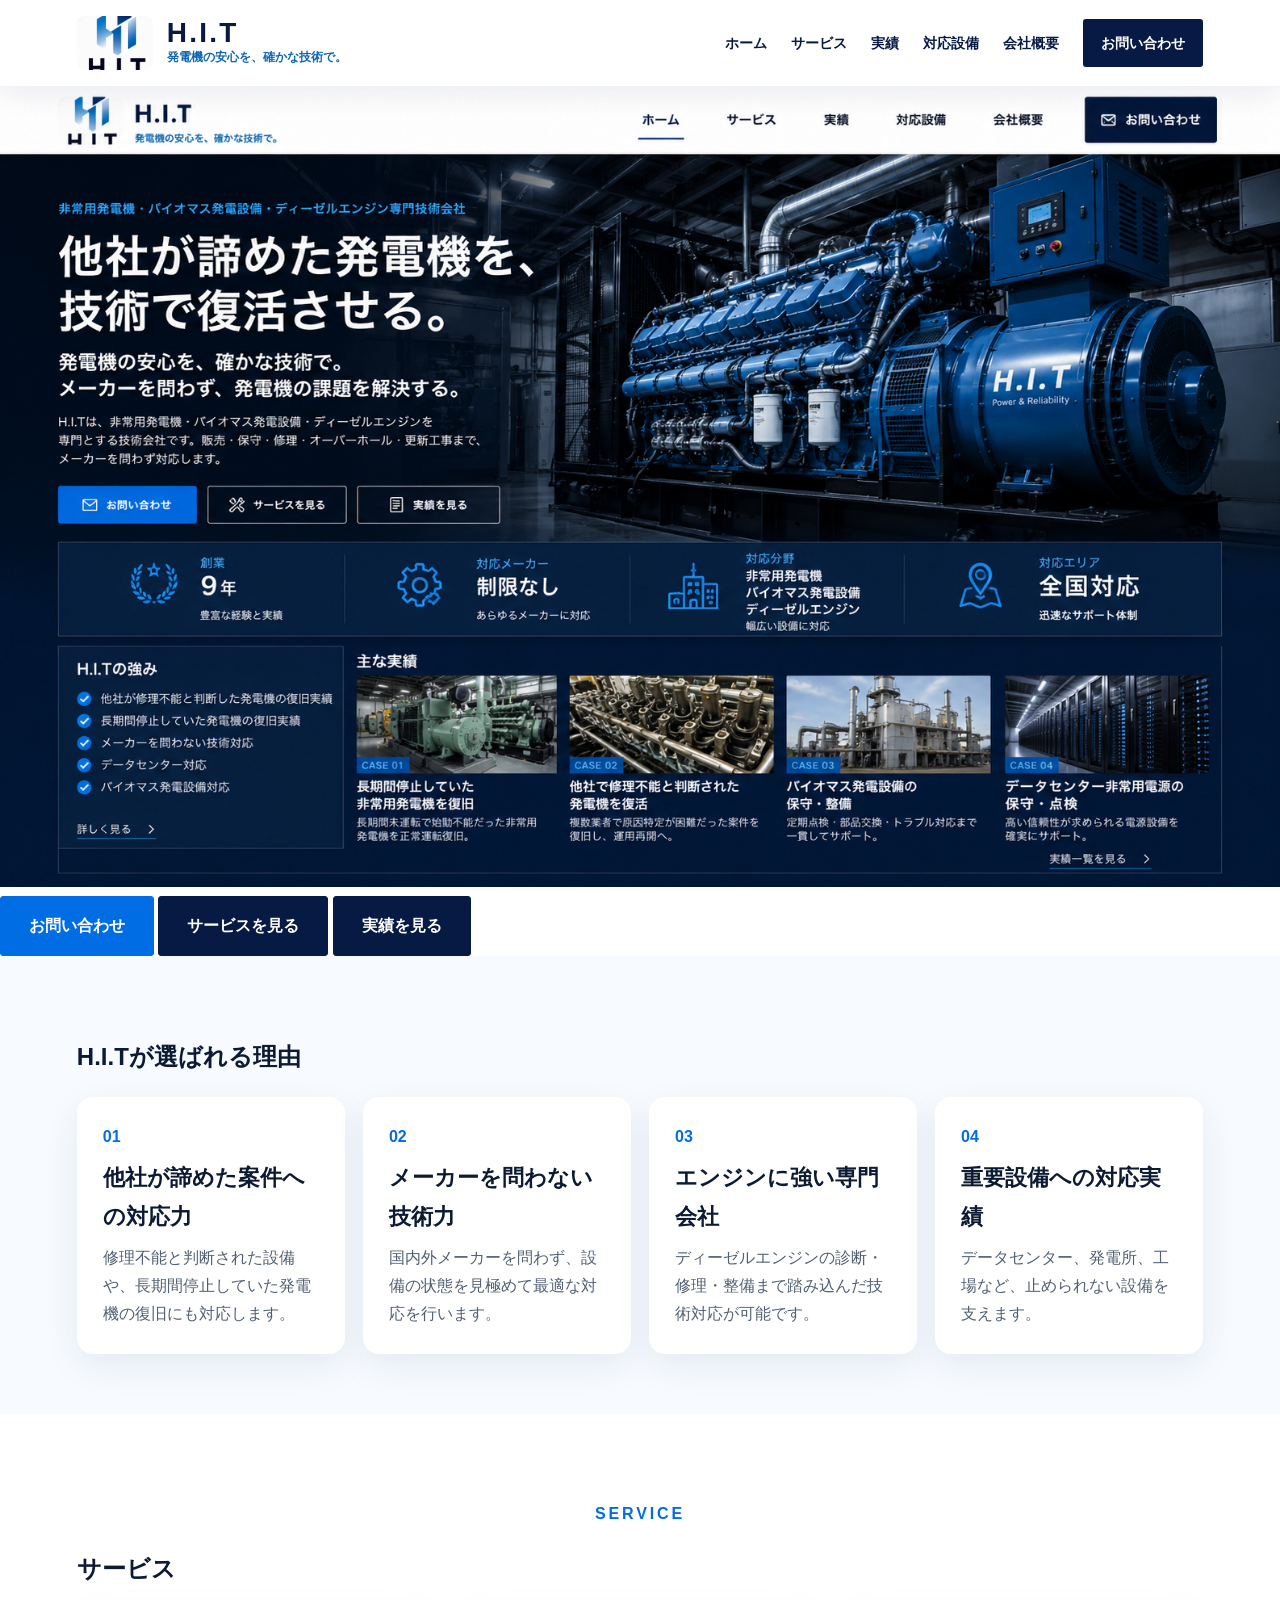
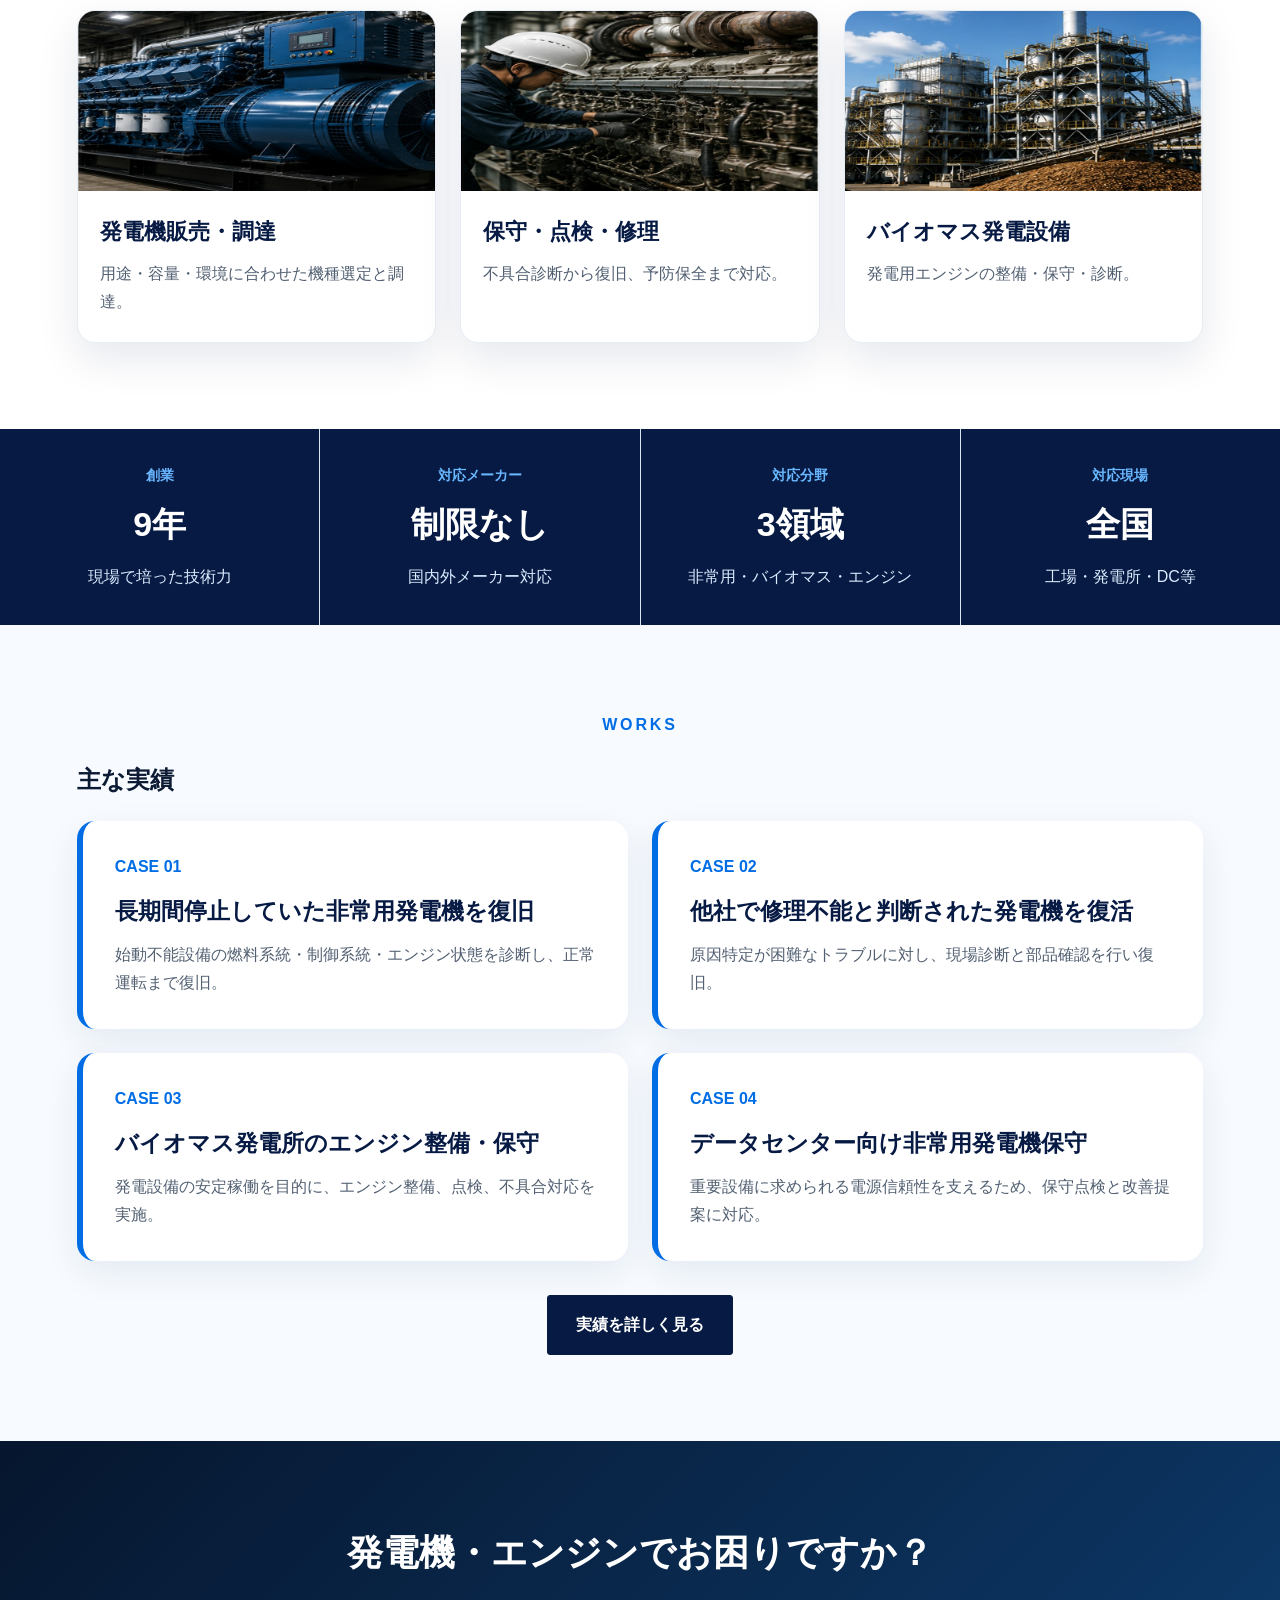
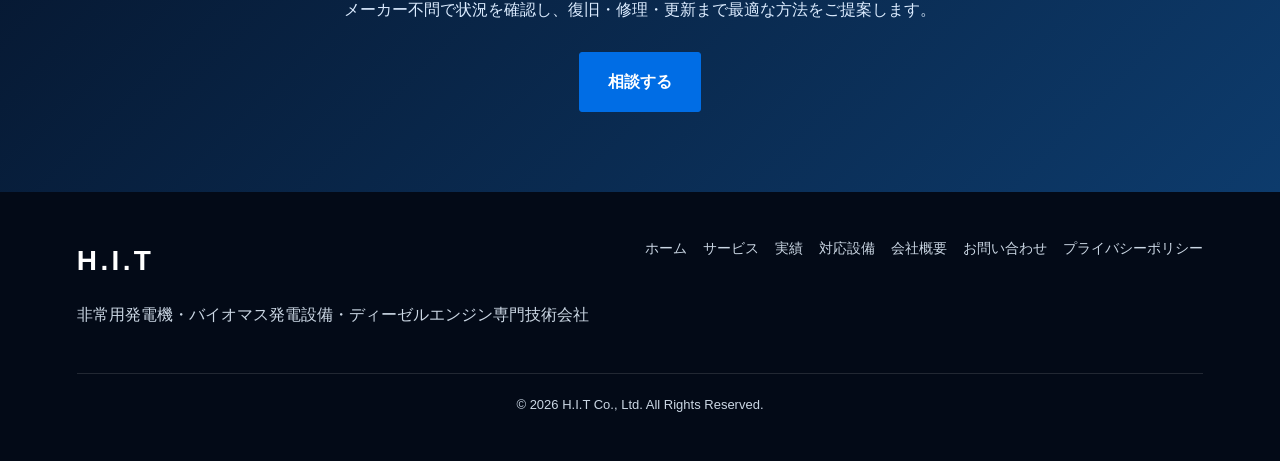
==== index.html @ 94b4941c "Update index.html" ====
<!doctype html>
<html lang="ja">
<head>
  <meta charset="utf-8">
  <meta name="viewport" content="width=device-width, initial-scale=1">
  <title>株式会社H.I.T｜非常用発電機・バイオマス発電設備・ディーゼルエンジン専門技術会社</title>
  <meta name="description" content="株式会社H.I.Tは、メーカーを問わず非常用発電機・バイオマス発電設備・ディーゼルエンジンに対応する専門技術会社です。">
  <meta property="og:title" content="株式会社H.I.T｜非常用発電機・バイオマス発電設備・ディーゼルエンジン専門技術会社">
  <meta property="og:description" content="株式会社H.I.Tは、メーカーを問わず非常用発電機・バイオマス発電設備・ディーゼルエンジンに対応する専門技術会社です。">
  <meta property="og:type" content="website">
  <meta property="og:url" content="https://hit-tech.jp">
  <link rel="stylesheet" href="style.css">
  
</head>
<body>

<header class="site-header">
  <a class="brand" href="index.html">
    <img src="assets/hit-logo.jpeg" alt="H.I.T ロゴ">
    <div>
      <strong>H.I.T</strong>
      <span>発電機の安心を、確かな技術で。</span>
    </div>
  </a>
  
<nav class="nav">
  <a href="index.html">ホーム</a>
  <a href="service.html">サービス</a>
  <a href="works.html">実績</a>
  <a href="equipment.html">対応設備</a>
  <a href="company.html">会社概要</a>
  <a class="nav-cta" href="contact.html">お問い合わせ</a>
</nav>

</header>


<main>
 <section class="hero-image-only">
  <img src="assets/hero-generator.png" alt="大型ディーゼル発電機">
</section>

<section class="top-buttons">
  <a class="btn primary" href="contact.html">お問い合わせ</a>
  <a class="btn dark" href="service.html">サービスを見る</a>
  <a class="btn dark" href="works.html">実績を見る</a>
</section>

  <section class="reasons">
    <h2>H.I.Tが選ばれる理由</h2>
    <div class="reason-grid">
      <article><span>01</span><h3>他社が諦めた案件への対応力</h3><p>修理不能と判断された設備や、長期間停止していた発電機の復旧にも対応します。</p></article>
      <article><span>02</span><h3>メーカーを問わない技術力</h3><p>国内外メーカーを問わず、設備の状態を見極めて最適な対応を行います。</p></article>
      <article><span>03</span><h3>エンジンに強い専門会社</h3><p>ディーゼルエンジンの診断・修理・整備まで踏み込んだ技術対応が可能です。</p></article>
      <article><span>04</span><h3>重要設備への対応実績</h3><p>データセンター、発電所、工場など、止められない設備を支えます。</p></article>
    </div>
  </section>

  <section class="section">
    <div class="section-title"><p>SERVICE</p><h2>サービス</h2></div>
    <div class="service-grid">
      <a class="card" href="service.html#sales"><img src="assets/service-generator.jpg" alt=""><h3>発電機販売・調達</h3><p>用途・容量・環境に合わせた機種選定と調達。</p></a>
      <a class="card" href="service.html#maintenance"><img src="assets/service-engine.jpg" alt=""><h3>保守・点検・修理</h3><p>不具合診断から復旧、予防保全まで対応。</p></a>
      <a class="card" href="service.html#biomass"><img src="assets/service-biomass.jpg" alt=""><h3>バイオマス発電設備</h3><p>発電用エンジンの整備・保守・診断。</p></a>
    </div>
  </section>

  <section class="stats">
    <div><strong>創業</strong><span>9年</span><p>現場で培った技術力</p></div>
    <div><strong>対応メーカー</strong><span>制限なし</span><p>国内外メーカー対応</p></div>
    <div><strong>対応分野</strong><span>3領域</span><p>非常用・バイオマス・エンジン</p></div>
    <div><strong>対応現場</strong><span>全国</span><p>工場・発電所・DC等</p></div>
  </section>

  <section class="section works">
    <div class="section-title"><p>WORKS</p><h2>主な実績</h2></div>
    <div class="work-grid">
      <article><span>CASE 01</span><h3>長期間停止していた非常用発電機を復旧</h3><p>始動不能設備の燃料系統・制御系統・エンジン状態を診断し、正常運転まで復旧。</p></article>
      <article><span>CASE 02</span><h3>他社で修理不能と判断された発電機を復活</h3><p>原因特定が困難なトラブルに対し、現場診断と部品確認を行い復旧。</p></article>
      <article><span>CASE 03</span><h3>バイオマス発電所のエンジン整備・保守</h3><p>発電設備の安定稼働を目的に、エンジン整備、点検、不具合対応を実施。</p></article>
      <article><span>CASE 04</span><h3>データセンター向け非常用発電機保守</h3><p>重要設備に求められる電源信頼性を支えるため、保守点検と改善提案に対応。</p></article>
    </div>
    <div class="center"><a class="btn dark" href="works.html">実績を詳しく見る</a></div>
  </section>

  <section class="cta">
    <h2>発電機・エンジンでお困りですか？</h2>
    <p>メーカー不問で状況を確認し、復旧・修理・更新まで最適な方法をご提案します。</p>
    <a class="btn primary" href="contact.html">相談する</a>
  </section>
</main>


<footer class="footer">
  <div class="footer-inner">
    <div>
      <div class="footer-brand">H.I.T</div>
      <p>非常用発電機・バイオマス発電設備・ディーゼルエンジン専門技術会社</p>
    </div>
    <div class="footer-links">
      <a href="index.html">ホーム</a>
      <a href="service.html">サービス</a>
      <a href="works.html">実績</a>
      <a href="equipment.html">対応設備</a>
      <a href="company.html">会社概要</a>
      <a href="contact.html">お問い合わせ</a>
      <a href="privacy.html">プライバシーポリシー</a>
    </div>
  </div>
  <p class="copyright">© 2026 H.I.T Co., Ltd. All Rights Reserved.</p>
</footer>

</body>
</html>
---- style.css ----
*{box-sizing:border-box}
html{scroll-behavior:smooth}
body{margin:0;font-family:-apple-system,BlinkMacSystemFont,"Hiragino Kaku Gothic ProN","Yu Gothic",Meiryo,sans-serif;color:#0c1b33;background:#fff;line-height:1.75}
a{text-decoration:none;color:inherit}
img{max-width:100%}
.site-header{position:sticky;top:0;z-index:50;min-height:86px;display:flex;align-items:center;justify-content:space-between;padding:12px 6vw;background:rgba(255,255,255,.95);backdrop-filter:blur(10px);box-shadow:0 8px 28px rgba(0,30,80,.08)}
.brand{display:flex;align-items:center;gap:14px}
.brand img{width:76px;height:54px;object-fit:cover;border-radius:8px}
.brand strong{display:block;font-size:28px;letter-spacing:.08em;color:#071a44;line-height:1}
.brand span{display:block;font-size:12px;color:#1166b3;font-weight:700}
.nav{display:flex;align-items:center;gap:24px;font-weight:700;font-size:14px}
.nav a{color:#071a44}
.nav-cta{background:#071a44!important;color:#fff!important;padding:12px 18px;border-radius:3px}
.hero{
    z-index:10;
}
.hero{position:relative;min-height:720px;display:flex;align-items:center;overflow:hidden;background:#06162e;color:#fff}
.hero-photo{position:absolute;inset:0;background:#06162e}
.hero-photo img{width:100%;height:100%;object-fit:cover;object-position:center;display:block;opacity:.88;filter:saturate(1.05) contrast(1.05)}
.hero-photo:after{content:"";position:absolute;inset:0;background:linear-gradient(90deg,rgba(2,10,25,.85),rgba(2,10,25,.84) 43%,rgba(2,10,25,.30)),linear-gradient(0deg,rgba(2,10,25,.48),rgba(2,10,25,.06) 45%,rgba(2,10,25,.26))}
.hero-content{position:relative;z-index:2;width:min(860px,90vw);padding-left:6vw}
.eyebrow{font-size:14px;font-weight:800;color:#69b7ff;letter-spacing:.08em}
.eyebrow.dark{color:#69b7ff}
.hero h1{font-size:clamp(38px,5vw,68px);line-height:1.25;margin:18px 0;font-weight:900;letter-spacing:.02em}
.lead{font-size:clamp(20px,2.3vw,30px);font-weight:800;margin:0 0 24px}
.body{font-size:17px;max-width:700px;color:#e7f0fb}
.hero-actions{display:flex;gap:16px;flex-wrap:wrap;margin-top:34px}
.btn{display:inline-flex;align-items:center;justify-content:center;padding:15px 28px;border:1px solid rgba(255,255,255,.75);font-weight:800;border-radius:3px}
.btn.primary{background:#006de5;border-color:#006de5;color:#fff}
.btn.secondary{color:#fff}
.btn.dark{background:#071a44;color:#fff;border-color:#071a44}
.reasons{padding:60px 6vw;background:#f7fbff}
.reasons{
    position:relative;
    z-index:1;
}
background:rgba(0,0,0,.55);
.reasons h2,.section-title h2{font-size:34px;text-align:center;color:#071a44;margin:0 0 34px}
.reason-grid{display:grid;grid-template-columns:repeat(4,1fr);gap:18px}
.reason-grid article{background:#fff;padding:26px;border-radius:16px;box-shadow:0 12px 34px rgba(0,40,90,.08)}
.reason-grid span{color:#006de5;font-weight:900}
.reason-grid h3{font-size:22px;margin:8px 0}
.reason-grid p{margin:0;color:#526072}
.section{padding:86px 6vw}
.section-title p{text-align:center;color:#006de5;font-weight:900;letter-spacing:.18em;margin:0 0 6px}
.service-grid{display:grid;grid-template-columns:repeat(3,1fr);gap:24px}
.card{background:#fff;border-radius:18px;overflow:hidden;box-shadow:0 16px 42px rgba(0,32,80,.10);border:1px solid #e6edf5;display:block}
.card img{width:100%;height:180px;object-fit:cover;display:block}
.card h3{font-size:22px;margin:22px 22px 8px;color:#071a44}
.card p{margin:0 22px 26px;color:#526072}
.stats{display:grid;grid-template-columns:repeat(4,1fr);gap:1px;background:#d6e3f0}
.stats div{background:#071a44;color:#fff;padding:34px 24px;text-align:center}
.stats strong{display:block;color:#69b7ff;font-size:14px}
.stats span{display:block;font-size:34px;font-weight:900;margin:8px 0}
.stats p{margin:0;color:#dcecff}
.works{background:#f7fbff}
.work-grid{display:grid;grid-template-columns:repeat(2,1fr);gap:24px}
.work-grid article,.work-detail article{background:#fff;padding:32px;border-radius:18px;border-left:6px solid #006de5;box-shadow:0 12px 34px rgba(0,40,90,.08)}
.work-grid span,.work-detail span{font-weight:900;color:#006de5}
.work-grid h3,.work-detail h2{font-size:23px;margin:10px 0;color:#071a44}
.work-grid p,.work-detail p{color:#526072;margin:0}
.center{text-align:center;margin-top:34px}
.cta{padding:80px 6vw;text-align:center;background:linear-gradient(135deg,#06162e,#0d3b6c);color:#fff}
.cta h2{font-size:36px;margin:0 0 12px}
.cta p{margin:0 auto 28px;max-width:780px;color:#dcecff}
.page-hero{padding:95px 6vw;background:linear-gradient(135deg,#06162e,#0d3b6c);color:#fff;text-align:center}
.page-hero h1{font-size:48px;margin:0 0 12px}
.page-hero p{color:#dcecff;margin:0}
.detail-list{display:grid;gap:32px}
.detail-list article{display:grid;grid-template-columns:420px 1fr;gap:34px;align-items:center;background:#fff;border:1px solid #e6edf5;box-shadow:0 16px 42px rgba(0,32,80,.08);border-radius:18px;overflow:hidden}
.detail-list article img{width:100%;height:100%;object-fit:cover}
.detail-list article div{padding:28px}
.detail-list h2{font-size:30px;color:#071a44}
.detail-list li{margin:6px 0}
.work-detail{display:grid;gap:24px}
.work-detail dl{display:grid;grid-template-columns:120px 1fr;gap:12px 18px;margin-top:20px}
.maker{padding:86px 6vw;display:grid;grid-template-columns:1fr 1.1fr;gap:44px;align-items:center;background:#071a44;color:#fff}
.maker.full{margin:0}
.maker h2{font-size:36px;margin:0 0 18px}
.maker p{color:#dcecff}
.maker-box,.maker-list{display:flex;gap:12px;flex-wrap:wrap}
.maker-box span{background:rgba(255,255,255,.12);border:1px solid rgba(255,255,255,.25);padding:13px 18px;border-radius:999px;font-weight:800}
.maker-list{justify-content:center;margin-top:28px}
.maker-list span{background:#f7fbff;border:1px solid #d6e3f0;padding:14px 20px;border-radius:999px;font-weight:900;color:#071a44}
.wide-text{max-width:900px;margin:0 auto;color:#526072;text-align:center}
.company{display:grid;grid-template-columns:1fr 1fr;gap:36px}
.message,.company-box{background:#fff;border:1px solid #e6edf5;box-shadow:0 16px 42px rgba(0,32,80,.08);border-radius:18px;padding:34px}
.message h2,.company-box h2{font-size:30px;margin:0 0 12px;color:#071a44}
.message h3{font-size:24px;color:#006de5;margin:0 0 18px}
.signature{font-weight:900;text-align:right}
dl{display:grid;grid-template-columns:120px 1fr;gap:14px 18px;margin:0}
dt{font-weight:900;color:#071a44}
dd{margin:0;color:#526072}
.contact{padding:86px 6vw;background:linear-gradient(135deg,#06162e,#0d3b6c);color:#fff;text-align:center}
.page-contact{background:#f7fbff;color:#071a44}
.contact h2{font-size:38px;margin:0 0 12px}
.contact-direct{display:flex;justify-content:center;gap:16px;flex-wrap:wrap;margin:24px 0}
.phone,.mail{display:inline-block;font-size:24px;font-weight:900;background:#fff;color:#071a44;padding:12px 24px;border-radius:8px;box-shadow:0 10px 25px rgba(0,0,0,.08)}
.small,.form-note{color:#6b7788;font-size:13px}
.contact-form{max-width:860px;margin:34px auto 0;text-align:left;background:#fff;color:#071a44;border-radius:18px;padding:28px;box-shadow:0 20px 60px rgba(0,0,0,.12)}
.form-row{display:grid;grid-template-columns:1fr 1fr;gap:18px}
label{display:block;font-weight:900;margin-bottom:16px}
input,textarea{width:100%;margin-top:6px;padding:14px 14px;border:1px solid #cbd7e4;border-radius:8px;font-size:16px;font-family:inherit}
textarea{min-height:160px;resize:vertical}
button{width:100%;border:0;background:#006de5;color:#fff;font-weight:900;font-size:18px;padding:16px;border-radius:8px;cursor:pointer}
.privacy{max-width:900px;margin:auto}
.privacy h2{color:#071a44}
.footer{padding:44px 6vw;background:#030a17;color:#cbd7e4}
.footer-inner{display:flex;justify-content:space-between;gap:40px;flex-wrap:wrap}
.footer-brand{font-size:28px;font-weight:900;color:#fff;letter-spacing:.12em}
.footer-links{display:flex;gap:16px;flex-wrap:wrap;font-size:14px}
.copyright{text-align:center;border-top:1px solid rgba(255,255,255,.12);margin:28px 0 0;padding-top:20px;font-size:13px}
@media (max-width: 980px){
  .nav{display:none}
  .hero{min-height:760px}
  .hero-photo img{opacity:.48;object-position:center}
  .reason-grid,.service-grid,.stats{grid-template-columns:1fr 1fr}
  .maker,.company,.detail-list article{grid-template-columns:1fr}
}
@media (max-width: 640px){
  .site-header{padding:10px 5vw}
  .brand img{width:64px;height:46px}
  .brand strong{font-size:24px}
  .brand span{font-size:10px}
  .hero-content{padding:0 5vw}
  .hero h1{font-size:40px}
  .reason-grid,.service-grid,.stats,.work-grid,.form-row{grid-template-columns:1fr}
  .section,.reasons,.maker,.contact,.page-hero{padding-left:5vw;padding-right:5vw}
  .page-hero h1{font-size:38px}
  dl,.work-detail dl{grid-template-columns:1fr}
  .phone,.mail{font-size:18px;width:100%}
}
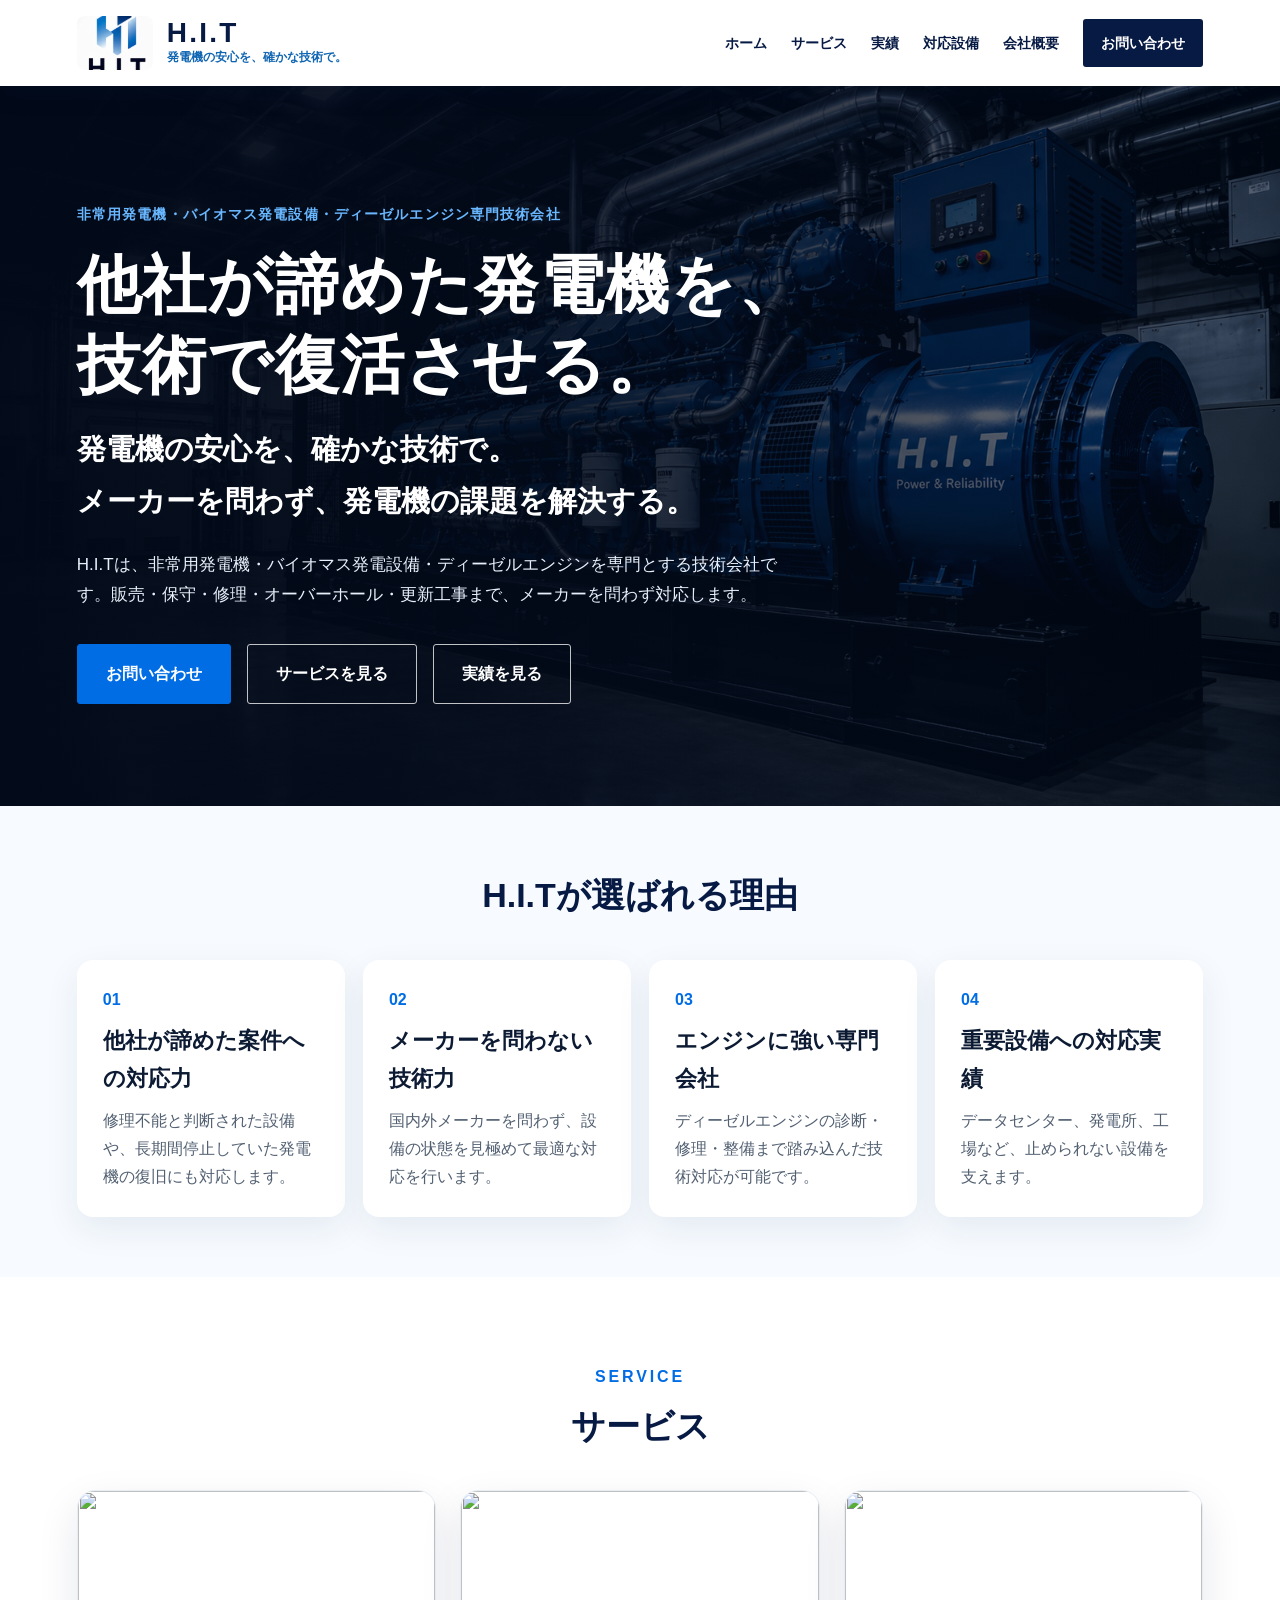
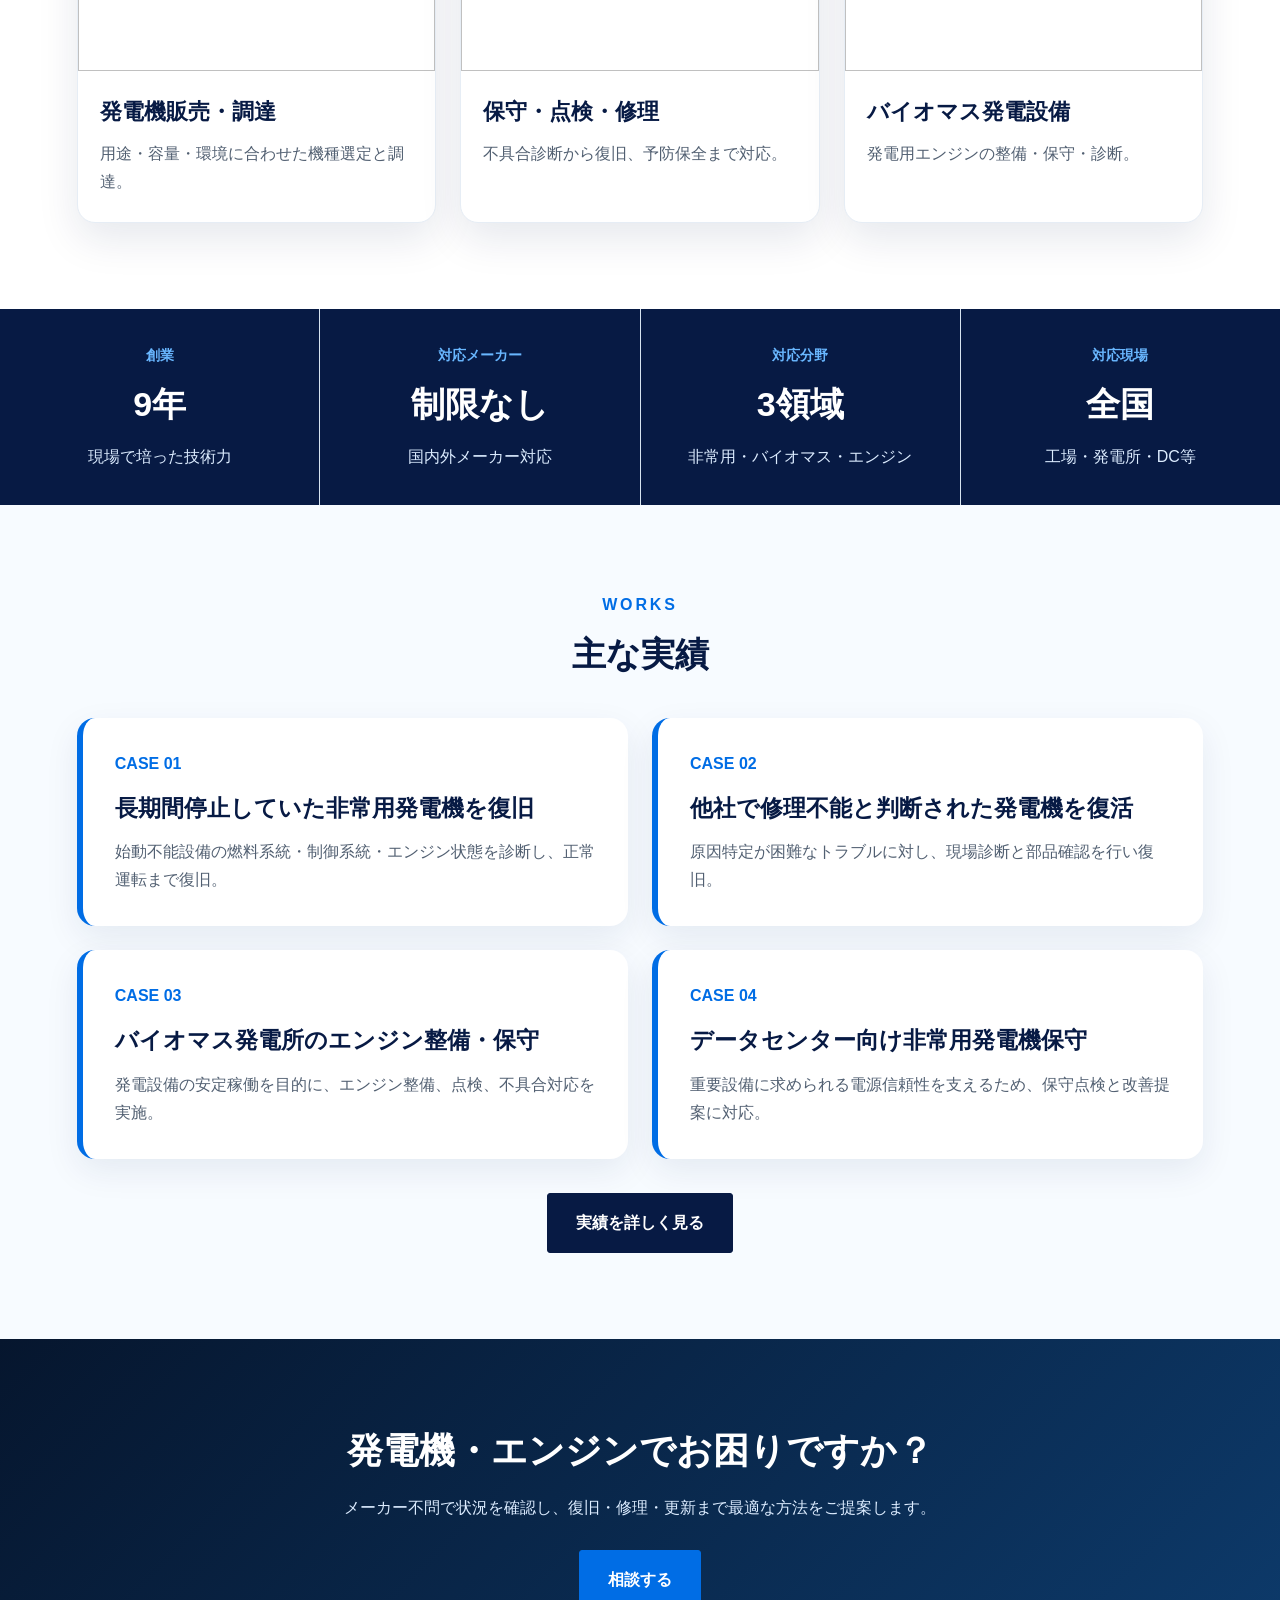
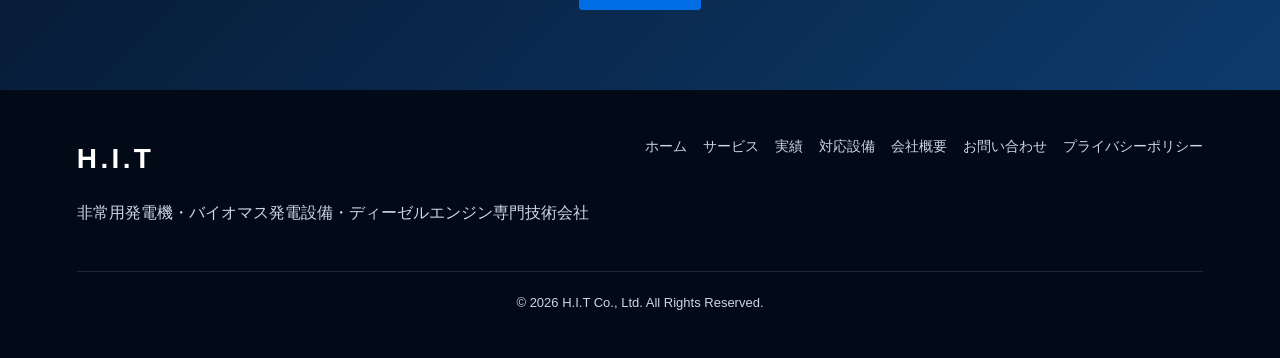
==== commit e51f2d8d: "Add files via upload" ====
--- a/index.html
+++ b/index.html
@@ -36,15 +36,20 @@
 
 
 <main>
- <section class="hero-image-only">
-  <img src="assets/hero-generator.png" alt="大型ディーゼル発電機">
-</section>
-
-<section class="top-buttons">
-  <a class="btn primary" href="contact.html">お問い合わせ</a>
-  <a class="btn dark" href="service.html">サービスを見る</a>
-  <a class="btn dark" href="works.html">実績を見る</a>
-</section>
+  <section class="hero">
+    <div class="hero-photo"><img src="assets/hero-generator.png" alt="大型ディーゼル発電機"></div>
+    <div class="hero-content">
+      <p class="eyebrow">非常用発電機・バイオマス発電設備・ディーゼルエンジン専門技術会社</p>
+      <h1>他社が諦めた発電機を、<br>技術で復活させる。</h1>
+      <p class="lead">発電機の安心を、確かな技術で。<br>メーカーを問わず、発電機の課題を解決する。</p>
+      <p class="body">H.I.Tは、非常用発電機・バイオマス発電設備・ディーゼルエンジンを専門とする技術会社です。販売・保守・修理・オーバーホール・更新工事まで、メーカーを問わず対応します。</p>
+      <div class="hero-actions">
+        <a class="btn primary" href="contact.html">お問い合わせ</a>
+        <a class="btn secondary" href="service.html">サービスを見る</a>
+        <a class="btn secondary" href="works.html">実績を見る</a>
+      </div>
+    </div>
+  </section>
 
   <section class="reasons">
     <h2>H.I.Tが選ばれる理由</h2>
@@ -59,9 +64,9 @@
   <section class="section">
     <div class="section-title"><p>SERVICE</p><h2>サービス</h2></div>
     <div class="service-grid">
-      <a class="card" href="service.html#sales"><img src="assets/service-generator.jpg" alt=""><h3>発電機販売・調達</h3><p>用途・容量・環境に合わせた機種選定と調達。</p></a>
-      <a class="card" href="service.html#maintenance"><img src="assets/service-engine.jpg" alt=""><h3>保守・点検・修理</h3><p>不具合診断から復旧、予防保全まで対応。</p></a>
-      <a class="card" href="service.html#biomass"><img src="assets/service-biomass.jpg" alt=""><h3>バイオマス発電設備</h3><p>発電用エンジンの整備・保守・診断。</p></a>
+      <a class="card" href="service.html#sales"><img src="assets/service-generator.svg" alt=""><h3>発電機販売・調達</h3><p>用途・容量・環境に合わせた機種選定と調達。</p></a>
+      <a class="card" href="service.html#maintenance"><img src="assets/service-engine.svg" alt=""><h3>保守・点検・修理</h3><p>不具合診断から復旧、予防保全まで対応。</p></a>
+      <a class="card" href="service.html#biomass"><img src="assets/service-biomass.svg" alt=""><h3>バイオマス発電設備</h3><p>発電用エンジンの整備・保守・診断。</p></a>
     </div>
   </section>
 
@@ -111,4 +116,4 @@
 </footer>
 
 </body>
-</html>
+</html>
--- a/style.css
+++ b/style.css
@@ -11,13 +11,10 @@
 .nav{display:flex;align-items:center;gap:24px;font-weight:700;font-size:14px}
 .nav a{color:#071a44}
 .nav-cta{background:#071a44!important;color:#fff!important;padding:12px 18px;border-radius:3px}
-.hero{
-    z-index:10;
-}
 .hero{position:relative;min-height:720px;display:flex;align-items:center;overflow:hidden;background:#06162e;color:#fff}
 .hero-photo{position:absolute;inset:0;background:#06162e}
-.hero-photo img{width:100%;height:100%;object-fit:cover;object-position:center;display:block;opacity:.88;filter:saturate(1.05) contrast(1.05)}
-.hero-photo:after{content:"";position:absolute;inset:0;background:linear-gradient(90deg,rgba(2,10,25,.85),rgba(2,10,25,.84) 43%,rgba(2,10,25,.30)),linear-gradient(0deg,rgba(2,10,25,.48),rgba(2,10,25,.06) 45%,rgba(2,10,25,.26))}
+.hero-photo img{width:100%;height:100%;object-fit:cover;object-position:center;display:block;opacity:.74;filter:saturate(1.05) contrast(1.05)}
+.hero-photo:after{content:"";position:absolute;inset:0;background:linear-gradient(90deg,rgba(2,10,25,.98),rgba(2,10,25,.84) 43%,rgba(2,10,25,.30)),linear-gradient(0deg,rgba(2,10,25,.48),rgba(2,10,25,.06) 45%,rgba(2,10,25,.26))}
 .hero-content{position:relative;z-index:2;width:min(860px,90vw);padding-left:6vw}
 .eyebrow{font-size:14px;font-weight:800;color:#69b7ff;letter-spacing:.08em}
 .eyebrow.dark{color:#69b7ff}
@@ -30,11 +27,6 @@
 .btn.secondary{color:#fff}
 .btn.dark{background:#071a44;color:#fff;border-color:#071a44}
 .reasons{padding:60px 6vw;background:#f7fbff}
-.reasons{
-    position:relative;
-    z-index:1;
-}
-background:rgba(0,0,0,.55);
 .reasons h2,.section-title h2{font-size:34px;text-align:center;color:#071a44;margin:0 0 34px}
 .reason-grid{display:grid;grid-template-columns:repeat(4,1fr);gap:18px}
 .reason-grid article{background:#fff;padding:26px;border-radius:16px;box-shadow:0 12px 34px rgba(0,40,90,.08)}
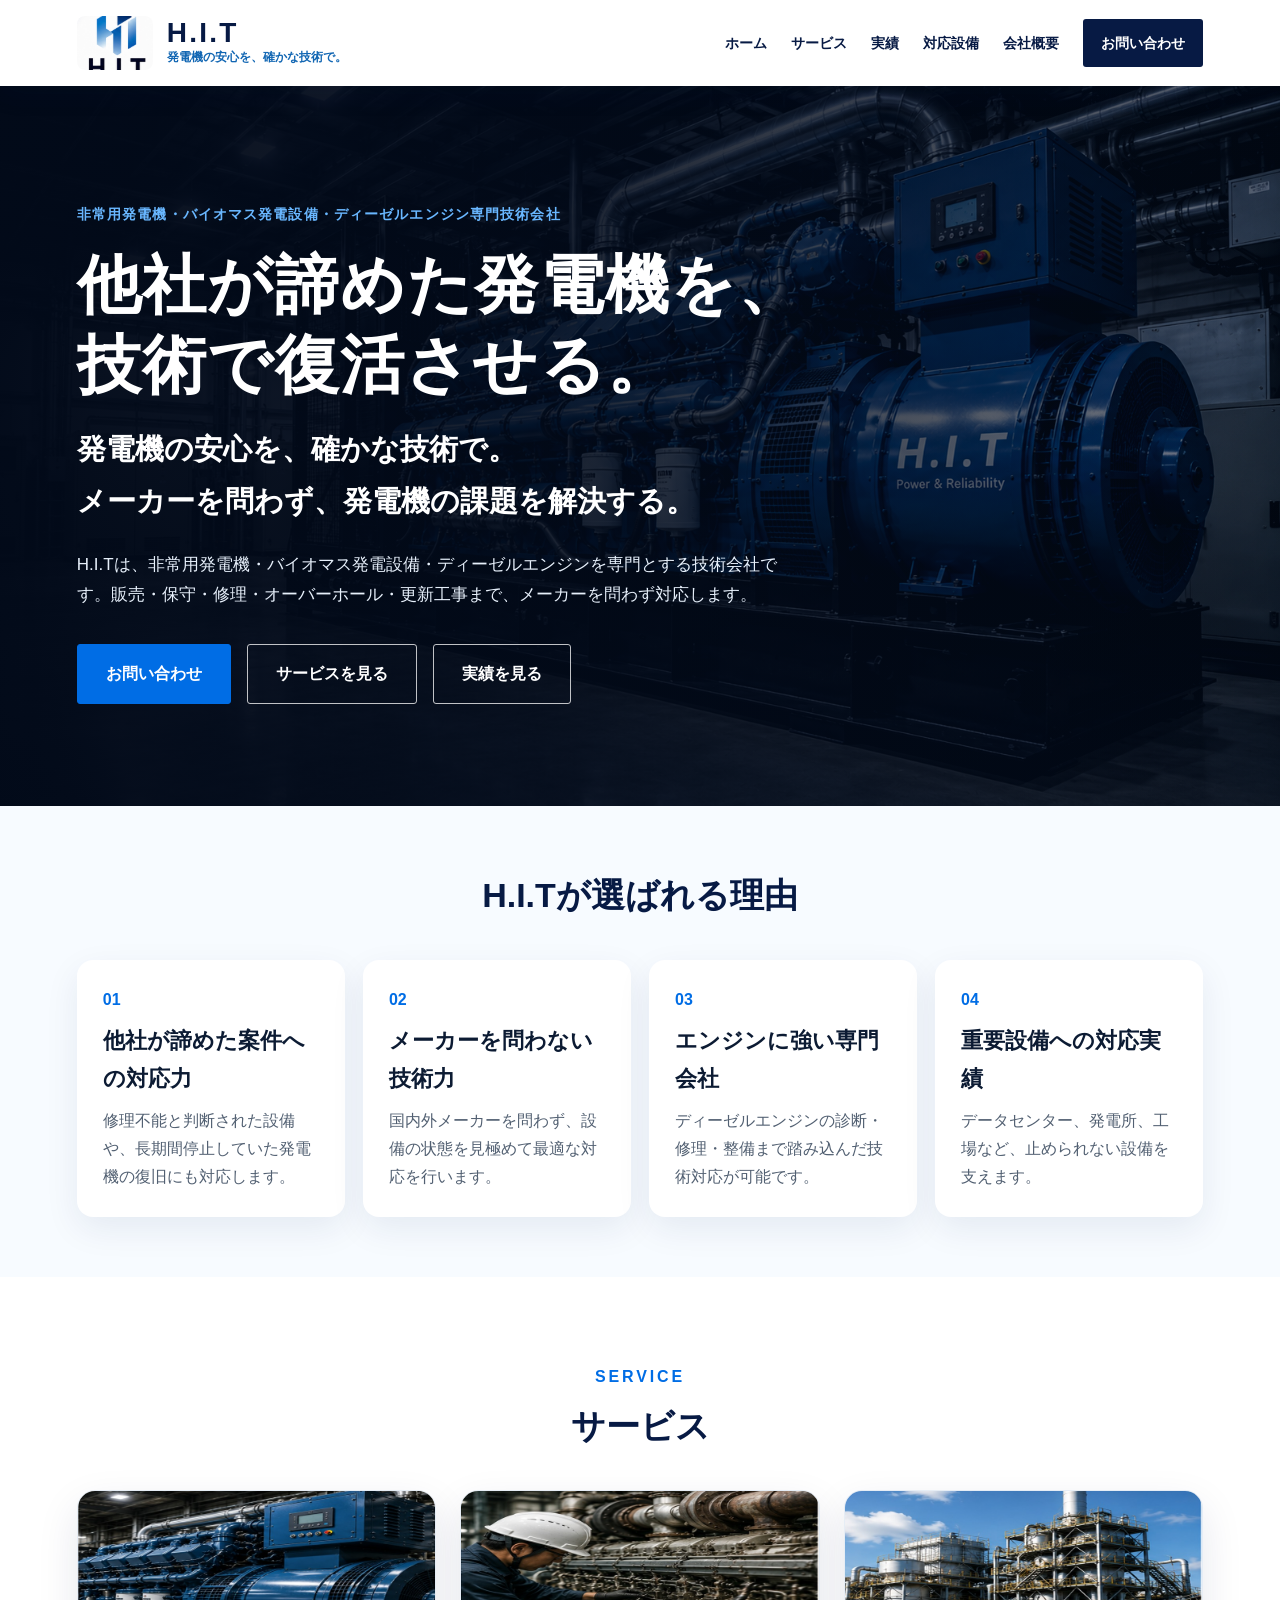
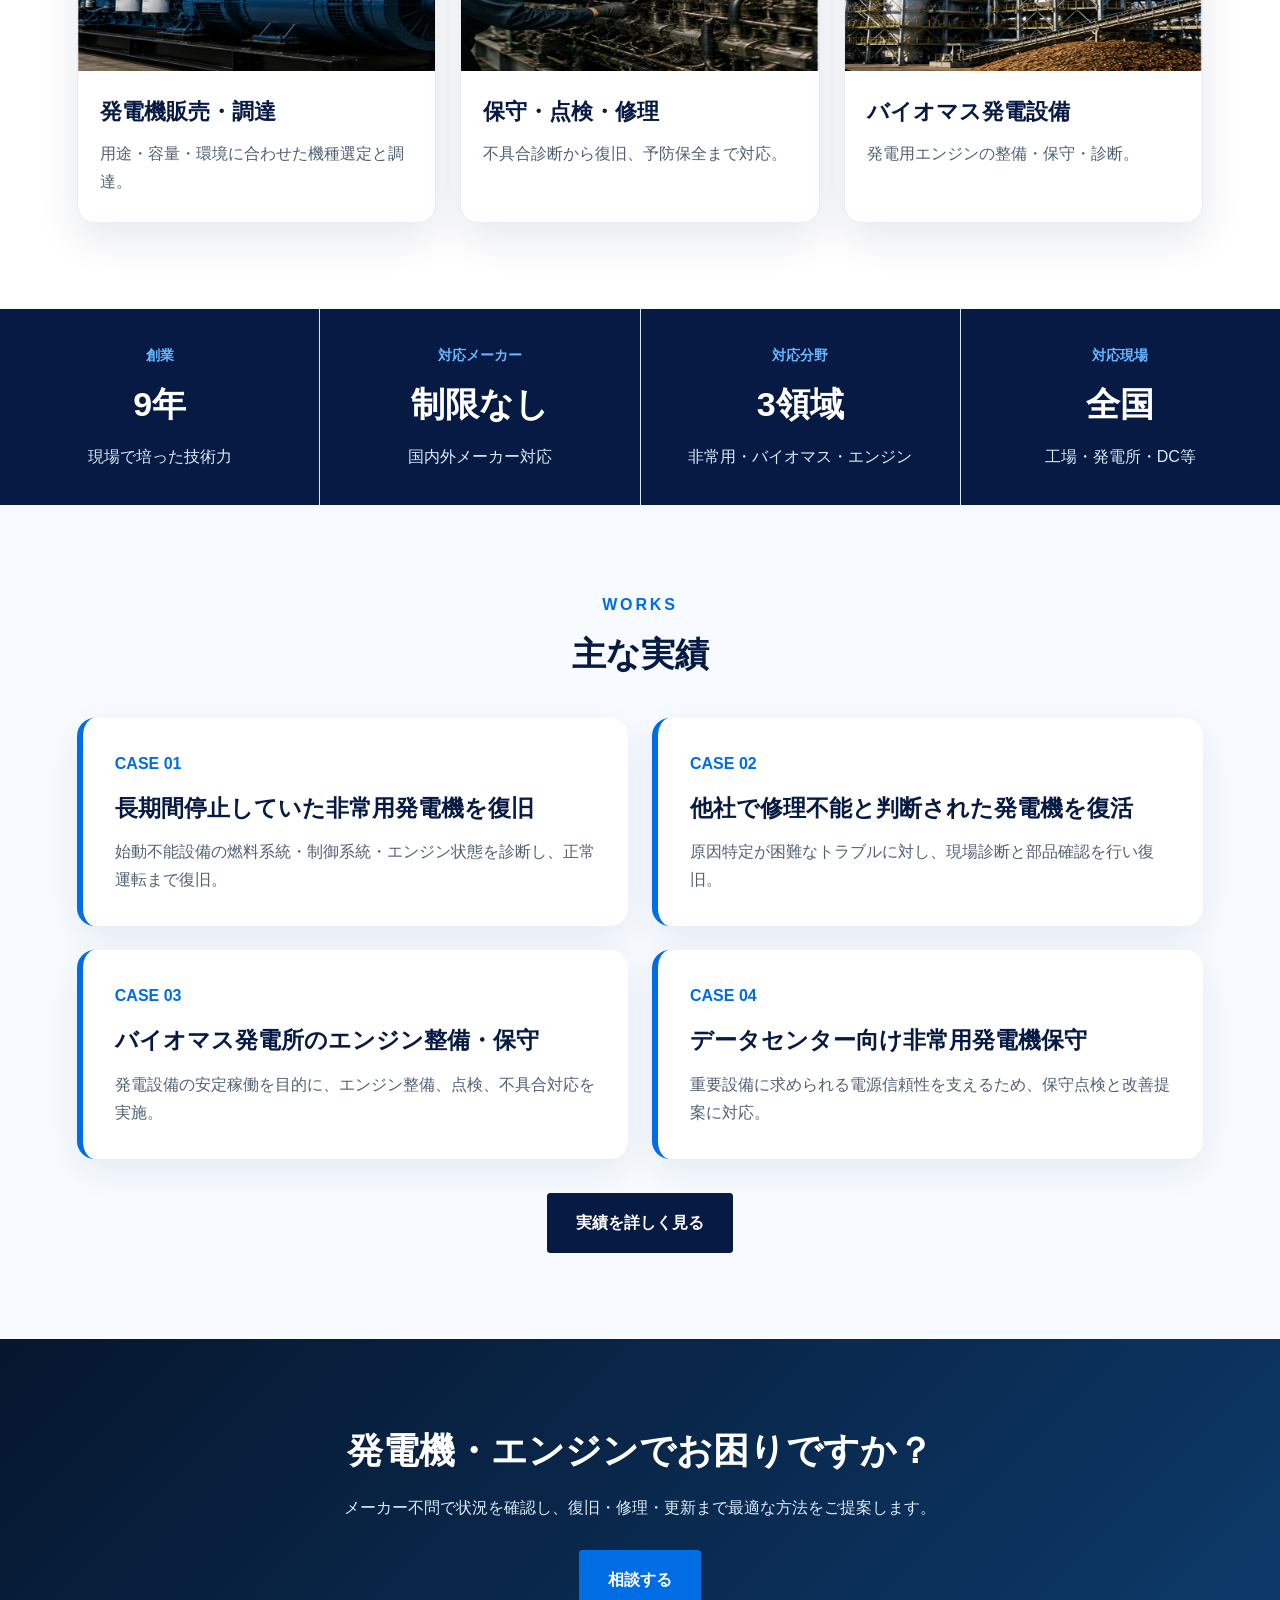
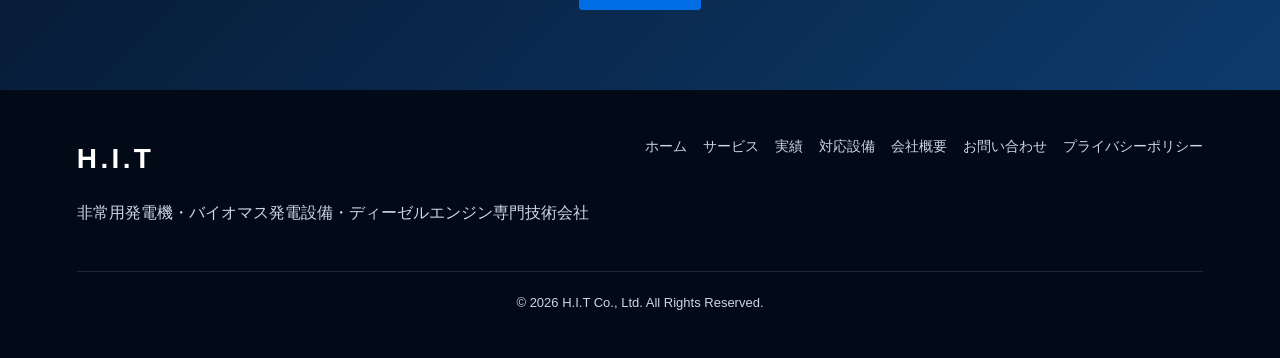
==== commit 8dcc67fb: "Update index.html" ====
--- a/index.html
+++ b/index.html
@@ -64,9 +64,9 @@
   <section class="section">
     <div class="section-title"><p>SERVICE</p><h2>サービス</h2></div>
     <div class="service-grid">
-      <a class="card" href="service.html#sales"><img src="assets/service-generator.svg" alt=""><h3>発電機販売・調達</h3><p>用途・容量・環境に合わせた機種選定と調達。</p></a>
-      <a class="card" href="service.html#maintenance"><img src="assets/service-engine.svg" alt=""><h3>保守・点検・修理</h3><p>不具合診断から復旧、予防保全まで対応。</p></a>
-      <a class="card" href="service.html#biomass"><img src="assets/service-biomass.svg" alt=""><h3>バイオマス発電設備</h3><p>発電用エンジンの整備・保守・診断。</p></a>
+      <a class="card" href="service.html#sales"><img src="assets/service-generator.jpg" alt=""><h3>発電機販売・調達</h3><p>用途・容量・環境に合わせた機種選定と調達。</p></a>
+      <a class="card" href="service.html#maintenance"><img src="assets/service-engine.jpg" alt=""><h3>保守・点検・修理</h3><p>不具合診断から復旧、予防保全まで対応。</p></a>
+      <a class="card" href="service.html#biomass"><img src="assets/service-biomass.jpg" alt=""><h3>バイオマス発電設備</h3><p>発電用エンジンの整備・保守・診断。</p></a>
     </div>
   </section>
 
@@ -116,4 +116,4 @@
 </footer>
 
 </body>
-</html>+</html>
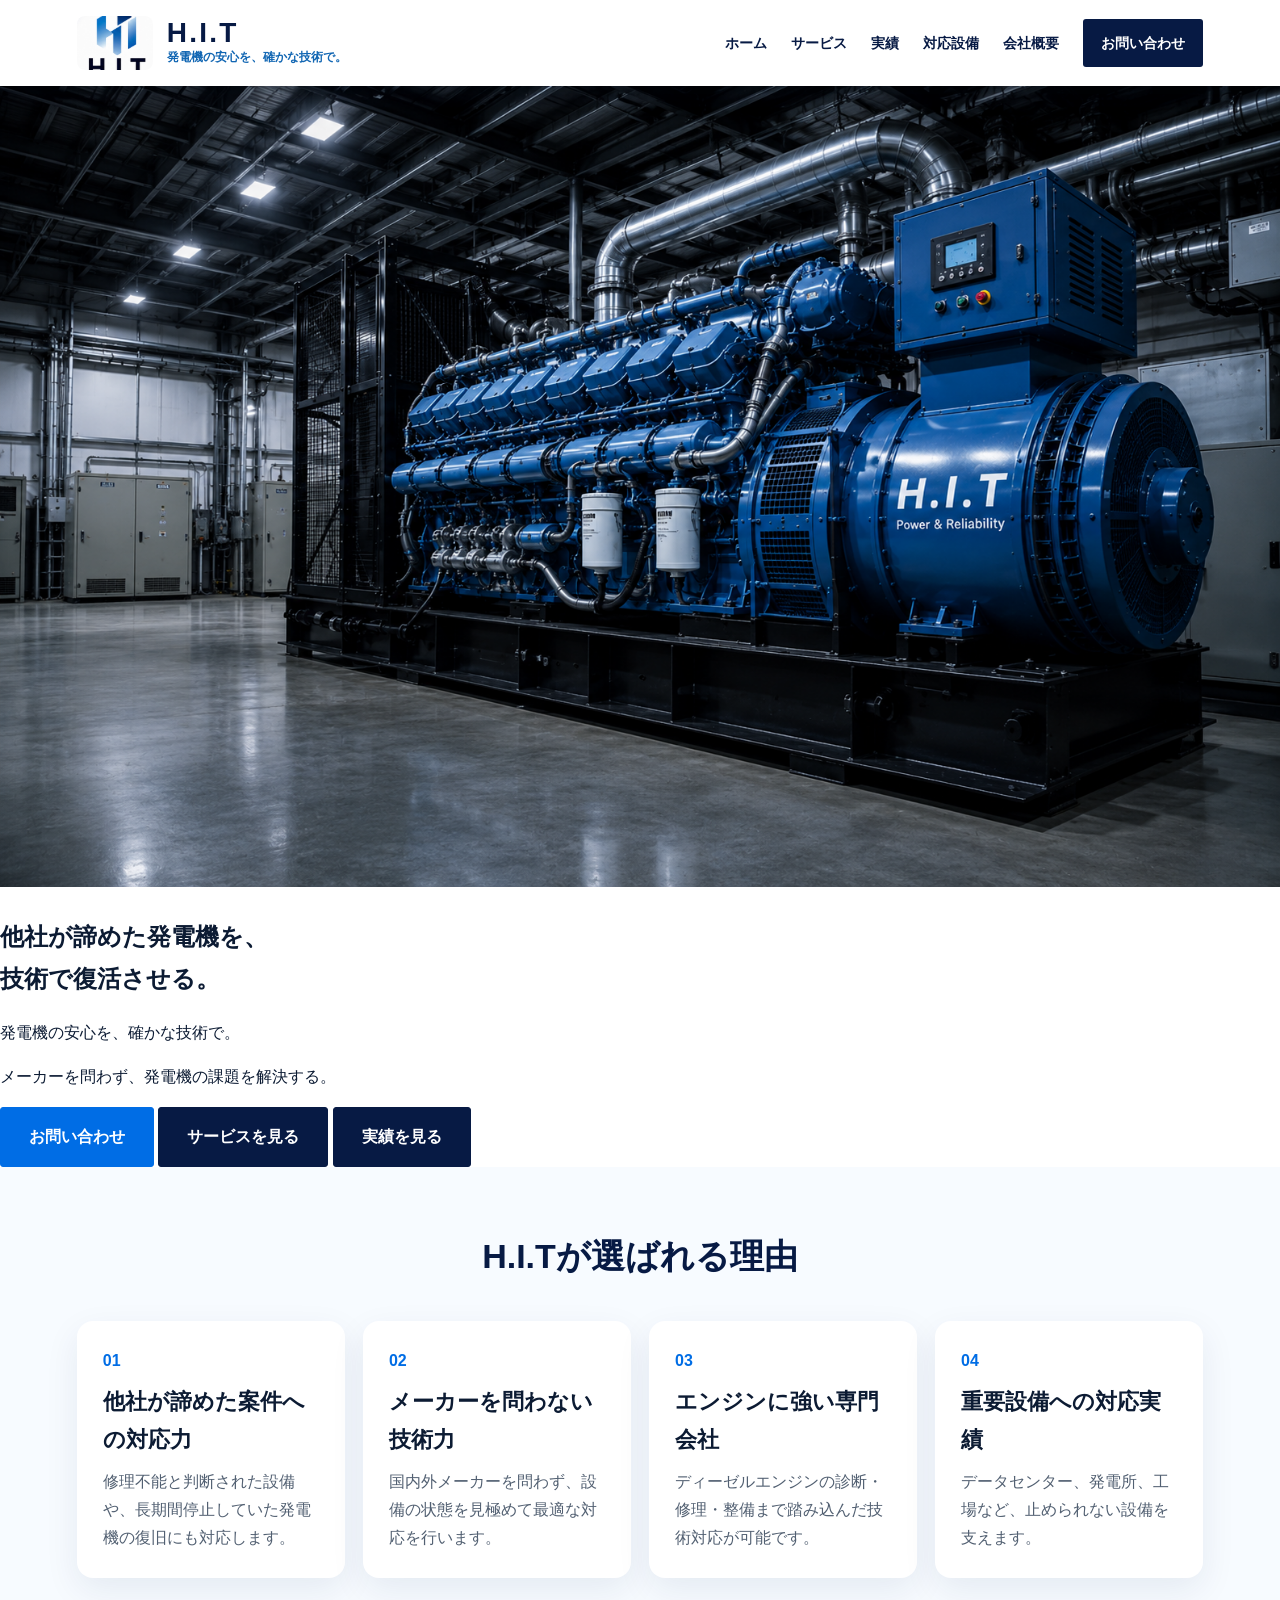
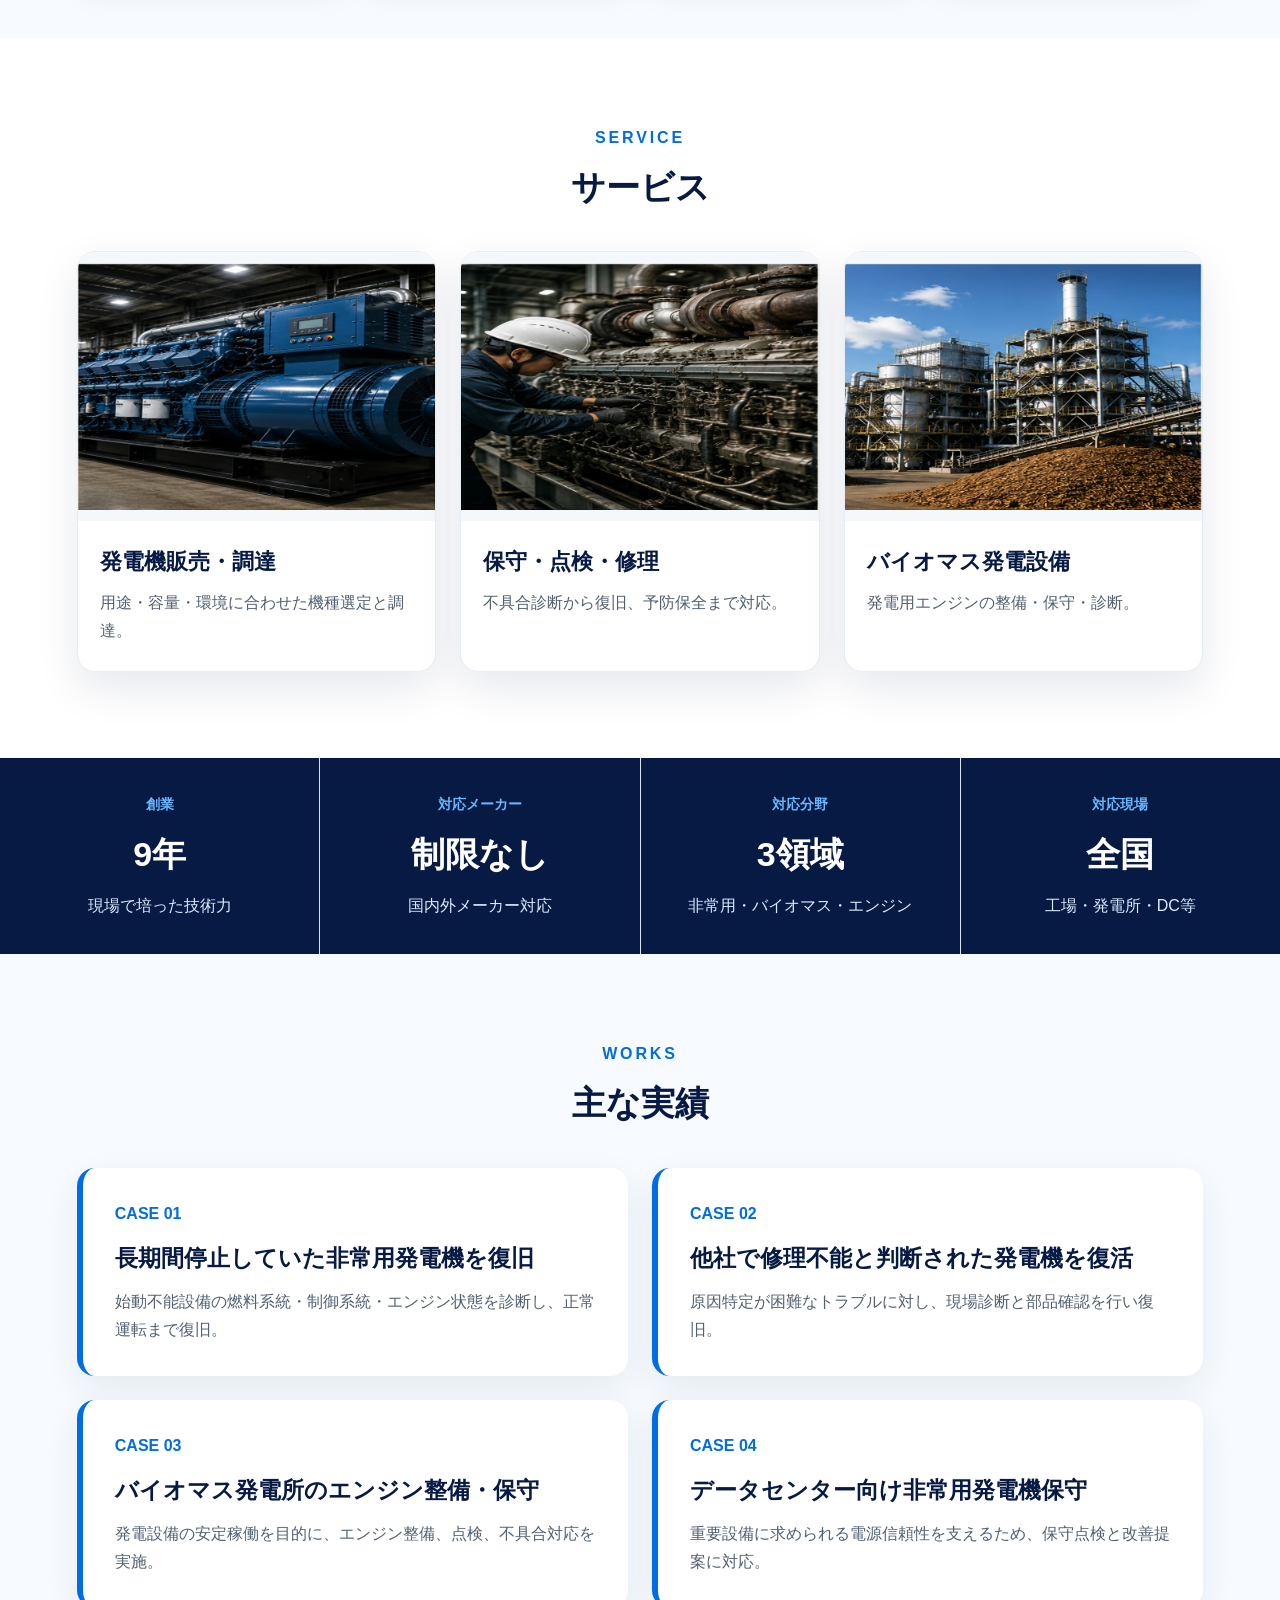
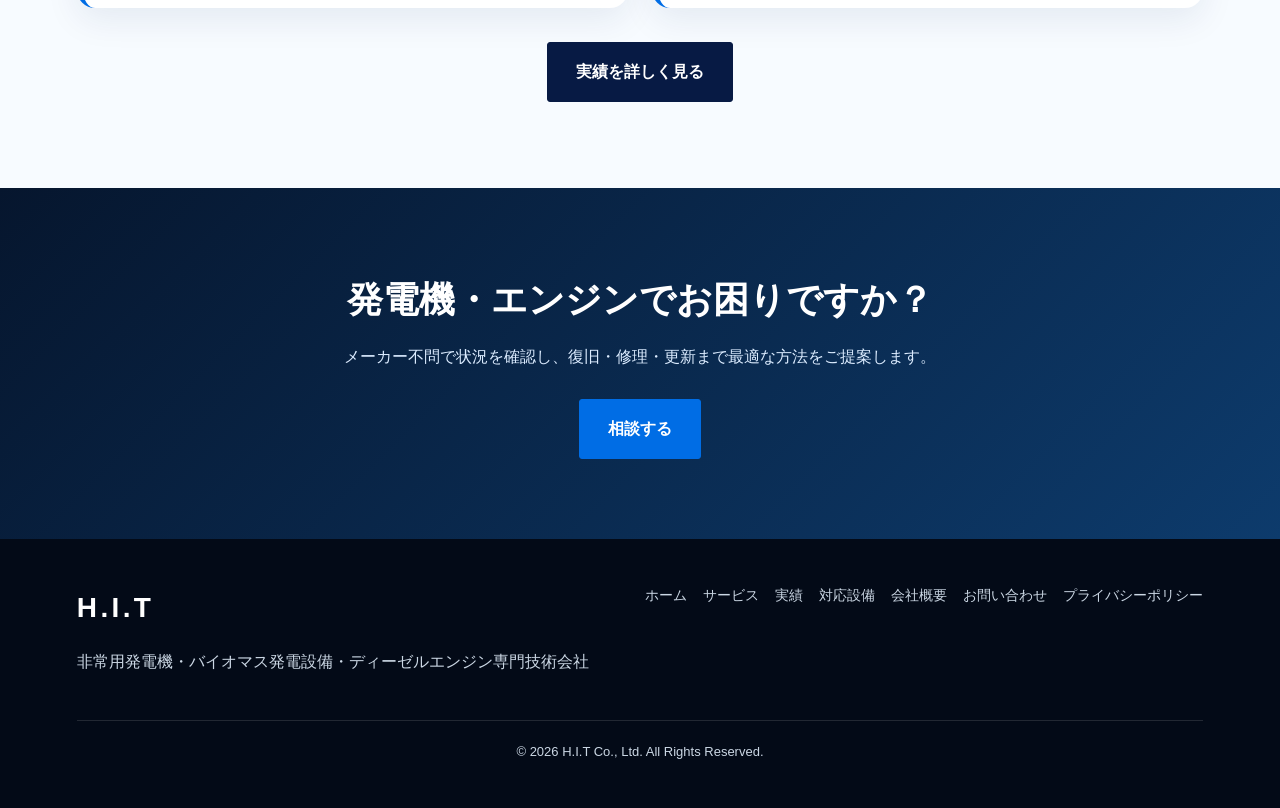
==== commit a296d34e: "Update index.html" ====
--- a/index.html
+++ b/index.html
@@ -36,20 +36,21 @@
 
 
 <main>
-  <section class="hero">
-    <div class="hero-photo"><img src="assets/hero-generator.png" alt="大型ディーゼル発電機"></div>
-    <div class="hero-content">
-      <p class="eyebrow">非常用発電機・バイオマス発電設備・ディーゼルエンジン専門技術会社</p>
-      <h1>他社が諦めた発電機を、<br>技術で復活させる。</h1>
-      <p class="lead">発電機の安心を、確かな技術で。<br>メーカーを問わず、発電機の課題を解決する。</p>
-      <p class="body">H.I.Tは、非常用発電機・バイオマス発電設備・ディーゼルエンジンを専門とする技術会社です。販売・保守・修理・オーバーホール・更新工事まで、メーカーを問わず対応します。</p>
-      <div class="hero-actions">
-        <a class="btn primary" href="contact.html">お問い合わせ</a>
-        <a class="btn secondary" href="service.html">サービスを見る</a>
-        <a class="btn secondary" href="works.html">実績を見る</a>
-      </div>
-    </div>
-  </section>
+<section class="hero-simple">
+  <img src="assets/hero-generator.png" alt="大型ディーゼル発電機">
+</section>
+
+<section class="top-message">
+  <h1>他社が諦めた発電機を、<br>技術で復活させる。</h1>
+  <p>発電機の安心を、確かな技術で。</p>
+  <p>メーカーを問わず、発電機の課題を解決する。</p>
+
+  <div class="top-buttons">
+    <a class="btn primary" href="contact.html">お問い合わせ</a>
+    <a class="btn dark" href="service.html">サービスを見る</a>
+    <a class="btn dark" href="works.html">実績を見る</a>
+  </div>
+</section>
 
   <section class="reasons">
     <h2>H.I.Tが選ばれる理由</h2>
--- a/style.css
+++ b/style.css
@@ -122,3 +122,67 @@
   dl,.work-detail dl{grid-template-columns:1fr}
   .phone,.mail{font-size:18px;width:100%}
 }
+/* ===== Final image layout fix ===== */
+
+/* トップ画像 */
+.hero{
+  min-height: auto !important;
+  display: block !important;
+  padding: 0 !important;
+}
+
+.hero-photo{
+  position: relative !important;
+  inset: auto !important;
+}
+
+.hero-photo img{
+  width: 100% !important;
+  height: auto !important;
+  display: block !important;
+  object-fit: contain !important;
+  opacity: 1 !important;
+  filter: none !important;
+}
+
+.hero-photo:after{
+  display: none !important;
+}
+
+/* トップ文字を画像の上に残す場合 */
+.hero-content{
+  position: absolute !important;
+  top: 18%;
+  left: 6vw;
+  z-index: 2;
+  padding-left: 0 !important;
+}
+
+/* サービス画像 */
+.card img{
+  width: 100% !important;
+  height: auto !important;
+  aspect-ratio: 4 / 3 !important;
+  object-fit: contain !important;
+  object-position: center center !important;
+  background: #f5f8fb !important;
+  padding: 0 !important;
+}
+
+/* スマホ */
+@media (max-width: 640px){
+  .hero-content{
+    position: static !important;
+    background: #06162e;
+    padding: 28px 5vw !important;
+  }
+
+  .hero h1{
+    font-size: 34px !important;
+  }
+
+  .card img{
+    aspect-ratio: 4 / 3 !important;
+    object-fit: contain !important;
+  }
+}
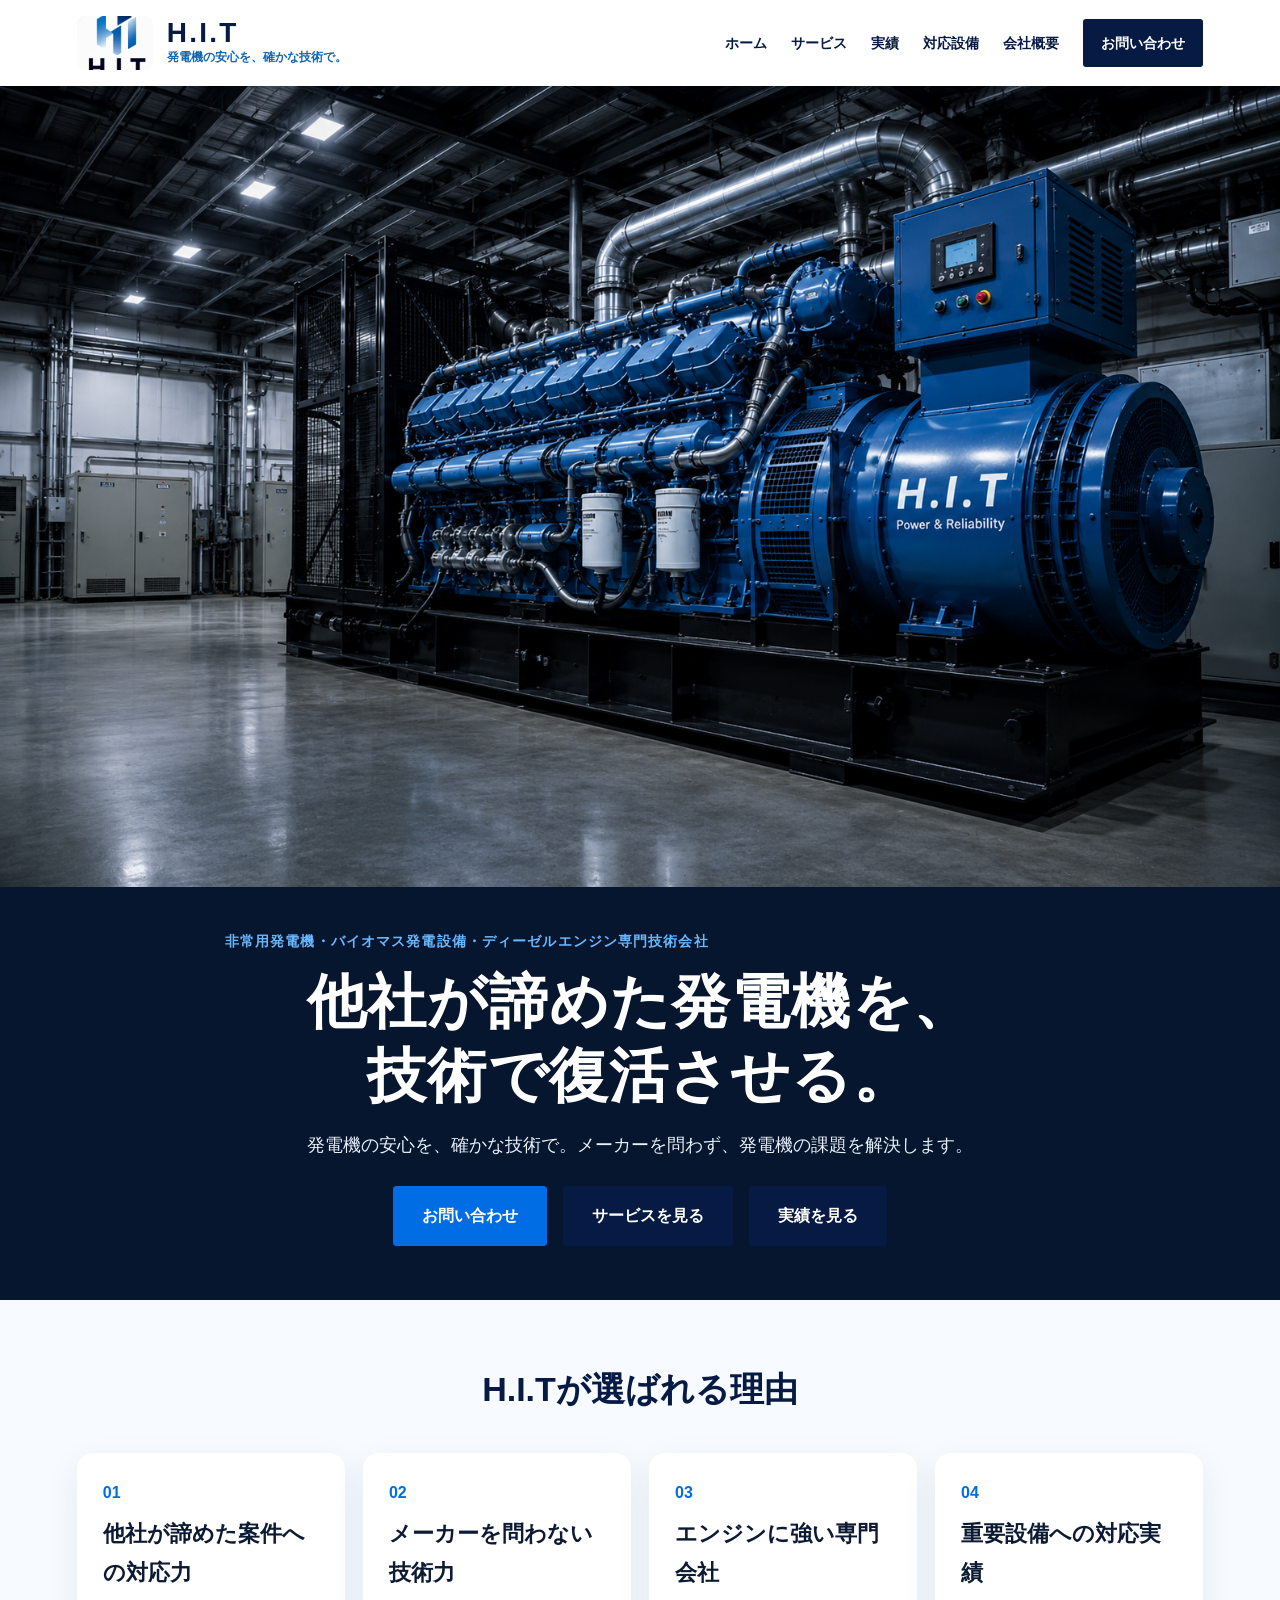
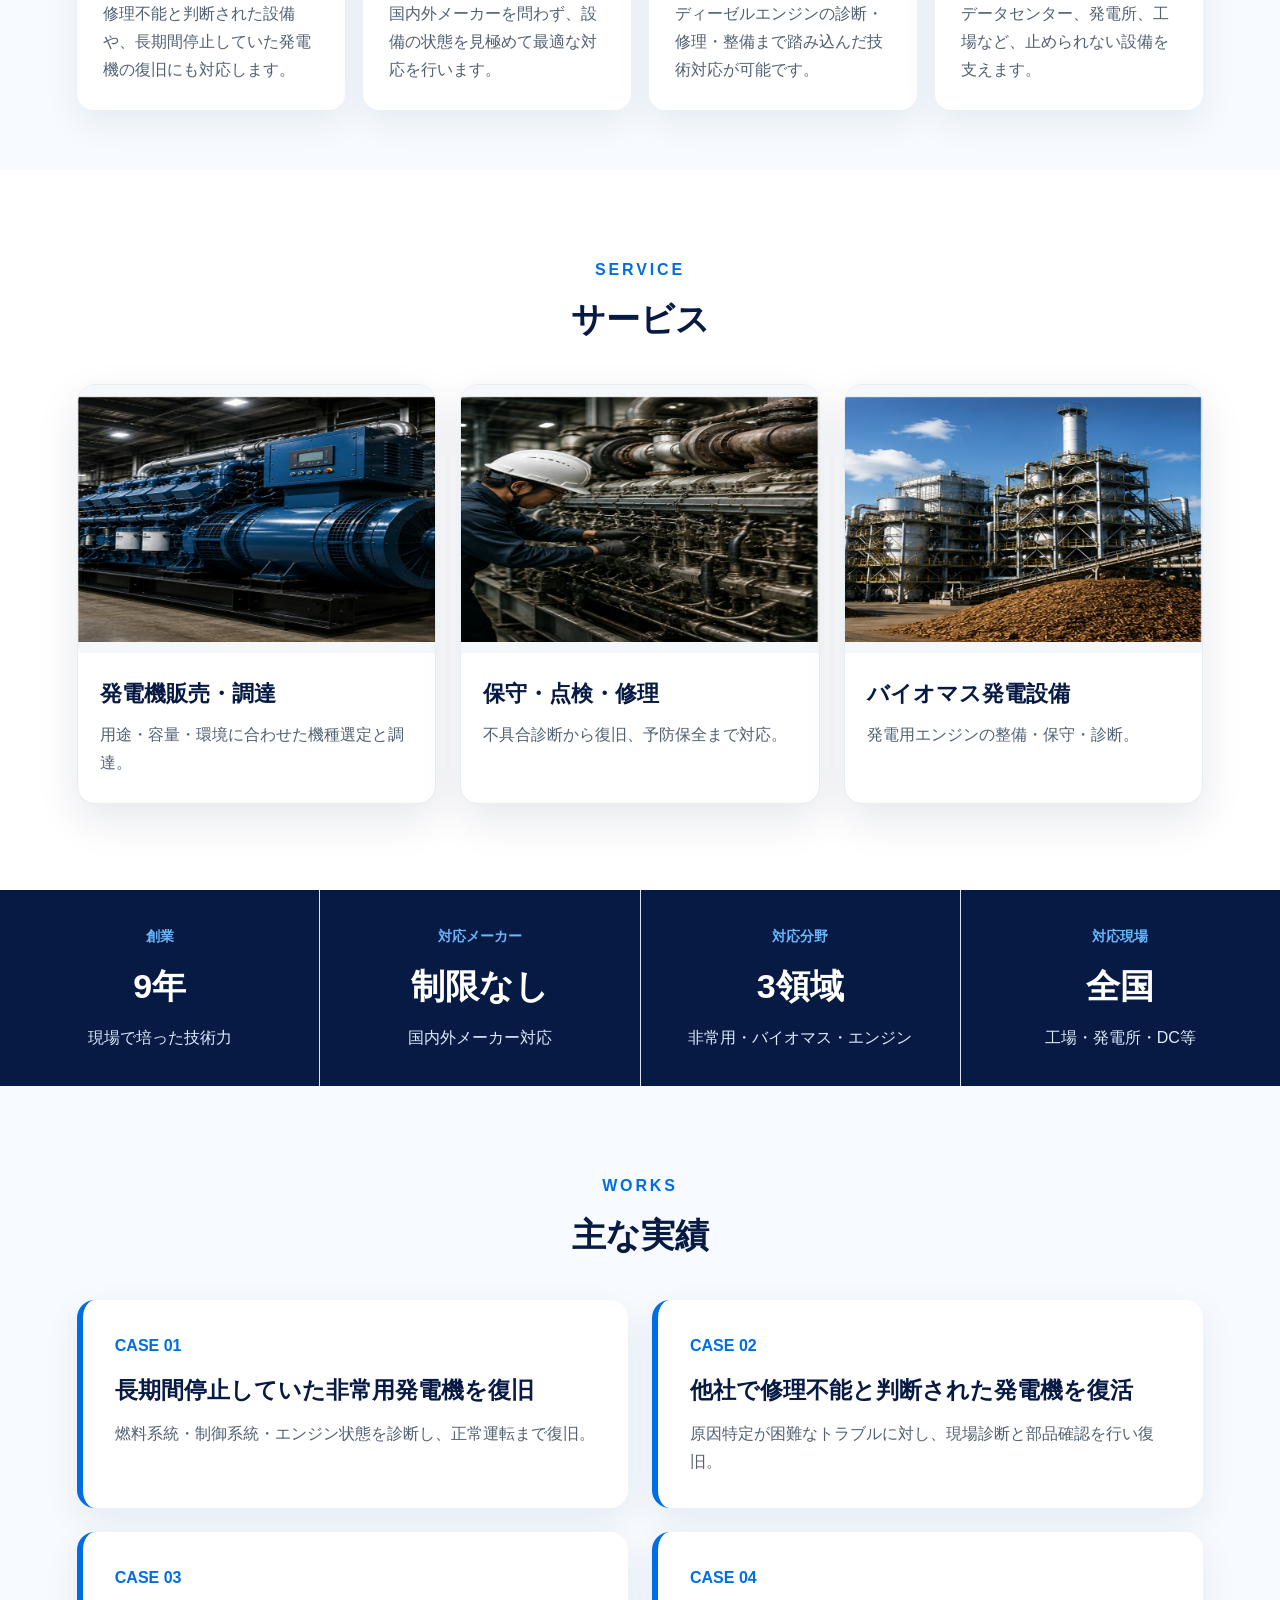
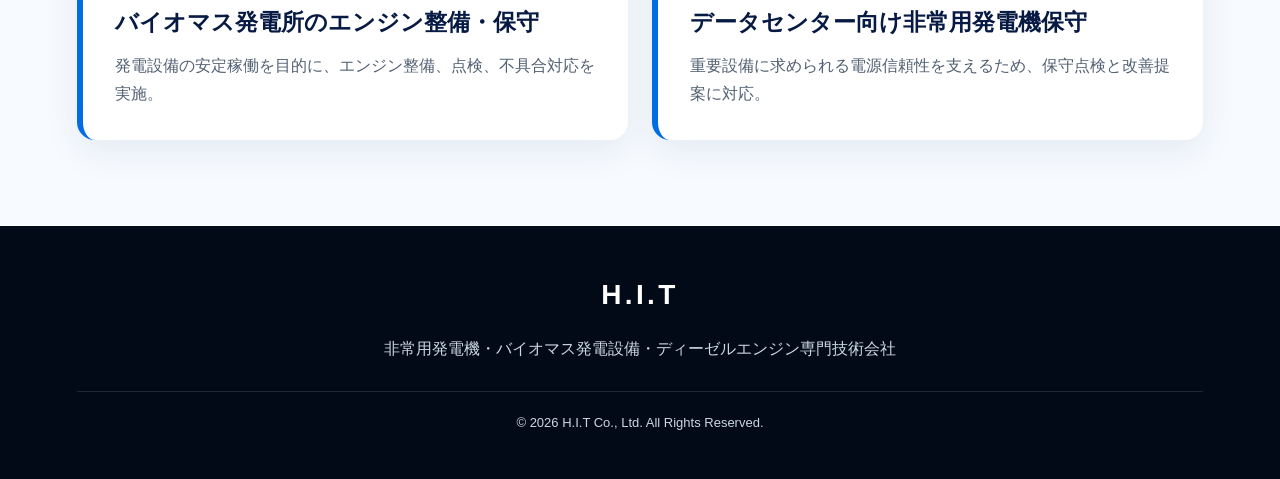
==== commit fac1abdf: "Add files via upload" ====
--- a/index.html
+++ b/index.html
@@ -1,16 +1,11 @@
 <!doctype html>
 <html lang="ja">
 <head>
-  <meta charset="utf-8">
-  <meta name="viewport" content="width=device-width, initial-scale=1">
-  <title>株式会社H.I.T｜非常用発電機・バイオマス発電設備・ディーゼルエンジン専門技術会社</title>
-  <meta name="description" content="株式会社H.I.Tは、メーカーを問わず非常用発電機・バイオマス発電設備・ディーゼルエンジンに対応する専門技術会社です。">
-  <meta property="og:title" content="株式会社H.I.T｜非常用発電機・バイオマス発電設備・ディーゼルエンジン専門技術会社">
-  <meta property="og:description" content="株式会社H.I.Tは、メーカーを問わず非常用発電機・バイオマス発電設備・ディーゼルエンジンに対応する専門技術会社です。">
-  <meta property="og:type" content="website">
-  <meta property="og:url" content="https://hit-tech.jp">
-  <link rel="stylesheet" href="style.css">
-  
+<meta charset="utf-8">
+<meta name="viewport" content="width=device-width, initial-scale=1">
+<title>株式会社H.I.T｜非常用発電機・バイオマス発電設備・ディーゼルエンジン専門技術会社</title>
+<meta name="description" content="H.I.Tはメーカーを問わず非常用発電機・バイオマス発電設備・ディーゼルエンジンに対応する専門技術会社です。">
+<link rel="stylesheet" href="style.css?v=8">
 </head>
 <body>
 
@@ -22,35 +17,32 @@
       <span>発電機の安心を、確かな技術で。</span>
     </div>
   </a>
-  
-<nav class="nav">
-  <a href="index.html">ホーム</a>
-  <a href="service.html">サービス</a>
-  <a href="works.html">実績</a>
-  <a href="equipment.html">対応設備</a>
-  <a href="company.html">会社概要</a>
-  <a class="nav-cta" href="contact.html">お問い合わせ</a>
-</nav>
-
+  <nav class="nav">
+    <a href="index.html">ホーム</a>
+    <a href="service.html">サービス</a>
+    <a href="works.html">実績</a>
+    <a href="equipment.html">対応設備</a>
+    <a href="company.html">会社概要</a>
+    <a class="nav-cta" href="contact.html">お問い合わせ</a>
+  </nav>
 </header>
 
 
 <main>
-<section class="hero-simple">
-  <img src="assets/hero-generator.png" alt="大型ディーゼル発電機">
-</section>
+  <section class="hero-image-only">
+    <img src="assets/hero-generator.png" alt="大型ディーゼル発電機">
+  </section>
 
-<section class="top-message">
-  <h1>他社が諦めた発電機を、<br>技術で復活させる。</h1>
-  <p>発電機の安心を、確かな技術で。</p>
-  <p>メーカーを問わず、発電機の課題を解決する。</p>
-
-  <div class="top-buttons">
-    <a class="btn primary" href="contact.html">お問い合わせ</a>
-    <a class="btn dark" href="service.html">サービスを見る</a>
-    <a class="btn dark" href="works.html">実績を見る</a>
-  </div>
-</section>
+  <section class="hero-copy">
+    <p class="eyebrow">非常用発電機・バイオマス発電設備・ディーゼルエンジン専門技術会社</p>
+    <h1>他社が諦めた発電機を、<br>技術で復活させる。</h1>
+    <p>発電機の安心を、確かな技術で。メーカーを問わず、発電機の課題を解決します。</p>
+    <div class="hero-actions">
+      <a class="btn primary" href="contact.html">お問い合わせ</a>
+      <a class="btn dark" href="service.html">サービスを見る</a>
+      <a class="btn dark" href="works.html">実績を見る</a>
+    </div>
+  </section>
 
   <section class="reasons">
     <h2>H.I.Tが選ばれる理由</h2>
@@ -65,9 +57,9 @@
   <section class="section">
     <div class="section-title"><p>SERVICE</p><h2>サービス</h2></div>
     <div class="service-grid">
-      <a class="card" href="service.html#sales"><img src="assets/service-generator.jpg" alt=""><h3>発電機販売・調達</h3><p>用途・容量・環境に合わせた機種選定と調達。</p></a>
-      <a class="card" href="service.html#maintenance"><img src="assets/service-engine.jpg" alt=""><h3>保守・点検・修理</h3><p>不具合診断から復旧、予防保全まで対応。</p></a>
-      <a class="card" href="service.html#biomass"><img src="assets/service-biomass.jpg" alt=""><h3>バイオマス発電設備</h3><p>発電用エンジンの整備・保守・診断。</p></a>
+      <a class="card" href="service.html"><img src="assets/service-generator.jpg" alt="大型発電機"><h3>発電機販売・調達</h3><p>用途・容量・環境に合わせた機種選定と調達。</p></a>
+      <a class="card" href="service.html"><img src="assets/service-engine.jpg" alt="エンジン整備"><h3>保守・点検・修理</h3><p>不具合診断から復旧、予防保全まで対応。</p></a>
+      <a class="card" href="service.html"><img src="assets/service-biomass.jpg" alt="バイオマス発電設備"><h3>バイオマス発電設備</h3><p>発電用エンジンの整備・保守・診断。</p></a>
     </div>
   </section>
 
@@ -81,40 +73,20 @@
   <section class="section works">
     <div class="section-title"><p>WORKS</p><h2>主な実績</h2></div>
     <div class="work-grid">
-      <article><span>CASE 01</span><h3>長期間停止していた非常用発電機を復旧</h3><p>始動不能設備の燃料系統・制御系統・エンジン状態を診断し、正常運転まで復旧。</p></article>
+      <article><span>CASE 01</span><h3>長期間停止していた非常用発電機を復旧</h3><p>燃料系統・制御系統・エンジン状態を診断し、正常運転まで復旧。</p></article>
       <article><span>CASE 02</span><h3>他社で修理不能と判断された発電機を復活</h3><p>原因特定が困難なトラブルに対し、現場診断と部品確認を行い復旧。</p></article>
       <article><span>CASE 03</span><h3>バイオマス発電所のエンジン整備・保守</h3><p>発電設備の安定稼働を目的に、エンジン整備、点検、不具合対応を実施。</p></article>
       <article><span>CASE 04</span><h3>データセンター向け非常用発電機保守</h3><p>重要設備に求められる電源信頼性を支えるため、保守点検と改善提案に対応。</p></article>
     </div>
-    <div class="center"><a class="btn dark" href="works.html">実績を詳しく見る</a></div>
-  </section>
-
-  <section class="cta">
-    <h2>発電機・エンジンでお困りですか？</h2>
-    <p>メーカー不問で状況を確認し、復旧・修理・更新まで最適な方法をご提案します。</p>
-    <a class="btn primary" href="contact.html">相談する</a>
   </section>
 </main>
 
 
 <footer class="footer">
-  <div class="footer-inner">
-    <div>
-      <div class="footer-brand">H.I.T</div>
-      <p>非常用発電機・バイオマス発電設備・ディーゼルエンジン専門技術会社</p>
-    </div>
-    <div class="footer-links">
-      <a href="index.html">ホーム</a>
-      <a href="service.html">サービス</a>
-      <a href="works.html">実績</a>
-      <a href="equipment.html">対応設備</a>
-      <a href="company.html">会社概要</a>
-      <a href="contact.html">お問い合わせ</a>
-      <a href="privacy.html">プライバシーポリシー</a>
-    </div>
-  </div>
+  <div class="footer-brand">H.I.T</div>
+  <p>非常用発電機・バイオマス発電設備・ディーゼルエンジン専門技術会社</p>
   <p class="copyright">© 2026 H.I.T Co., Ltd. All Rights Reserved.</p>
 </footer>
 
 </body>
-</html>
+</html>
--- a/style.css
+++ b/style.css
@@ -11,20 +11,15 @@
 .nav{display:flex;align-items:center;gap:24px;font-weight:700;font-size:14px}
 .nav a{color:#071a44}
 .nav-cta{background:#071a44!important;color:#fff!important;padding:12px 18px;border-radius:3px}
-.hero{position:relative;min-height:720px;display:flex;align-items:center;overflow:hidden;background:#06162e;color:#fff}
-.hero-photo{position:absolute;inset:0;background:#06162e}
-.hero-photo img{width:100%;height:100%;object-fit:cover;object-position:center;display:block;opacity:.74;filter:saturate(1.05) contrast(1.05)}
-.hero-photo:after{content:"";position:absolute;inset:0;background:linear-gradient(90deg,rgba(2,10,25,.98),rgba(2,10,25,.84) 43%,rgba(2,10,25,.30)),linear-gradient(0deg,rgba(2,10,25,.48),rgba(2,10,25,.06) 45%,rgba(2,10,25,.26))}
-.hero-content{position:relative;z-index:2;width:min(860px,90vw);padding-left:6vw}
-.eyebrow{font-size:14px;font-weight:800;color:#69b7ff;letter-spacing:.08em}
-.eyebrow.dark{color:#69b7ff}
-.hero h1{font-size:clamp(38px,5vw,68px);line-height:1.25;margin:18px 0;font-weight:900;letter-spacing:.02em}
-.lead{font-size:clamp(20px,2.3vw,30px);font-weight:800;margin:0 0 24px}
-.body{font-size:17px;max-width:700px;color:#e7f0fb}
-.hero-actions{display:flex;gap:16px;flex-wrap:wrap;margin-top:34px}
+.hero-image-only{width:100%;background:#06162e}
+.hero-image-only img{width:100%;height:auto;display:block}
+.hero-copy{background:#06162e;color:#fff;text-align:center;padding:42px 6vw 54px}
+.hero-copy .eyebrow{font-size:14px;font-weight:800;color:#69b7ff;letter-spacing:.08em;margin:0 0 12px}
+.hero-copy h1{font-size:clamp(34px,4.6vw,64px);line-height:1.25;margin:0 0 18px;font-weight:900;letter-spacing:.02em}
+.hero-copy p{max-width:780px;margin:0 auto 24px;color:#e7f0fb;font-size:18px}
+.hero-actions{display:flex;gap:16px;flex-wrap:wrap;justify-content:center}
 .btn{display:inline-flex;align-items:center;justify-content:center;padding:15px 28px;border:1px solid rgba(255,255,255,.75);font-weight:800;border-radius:3px}
 .btn.primary{background:#006de5;border-color:#006de5;color:#fff}
-.btn.secondary{color:#fff}
 .btn.dark{background:#071a44;color:#fff;border-color:#071a44}
 .reasons{padding:60px 6vw;background:#f7fbff}
 .reasons h2,.section-title h2{font-size:34px;text-align:center;color:#071a44;margin:0 0 34px}
@@ -37,7 +32,7 @@
 .section-title p{text-align:center;color:#006de5;font-weight:900;letter-spacing:.18em;margin:0 0 6px}
 .service-grid{display:grid;grid-template-columns:repeat(3,1fr);gap:24px}
 .card{background:#fff;border-radius:18px;overflow:hidden;box-shadow:0 16px 42px rgba(0,32,80,.10);border:1px solid #e6edf5;display:block}
-.card img{width:100%;height:180px;object-fit:cover;display:block}
+.card img{width:100%;height:auto;aspect-ratio:4/3;object-fit:contain;object-position:center;background:#f5f8fb;display:block}
 .card h3{font-size:22px;margin:22px 22px 8px;color:#071a44}
 .card p{margin:0 22px 26px;color:#526072}
 .stats{display:grid;grid-template-columns:repeat(4,1fr);gap:1px;background:#d6e3f0}
@@ -47,142 +42,15 @@
 .stats p{margin:0;color:#dcecff}
 .works{background:#f7fbff}
 .work-grid{display:grid;grid-template-columns:repeat(2,1fr);gap:24px}
-.work-grid article,.work-detail article{background:#fff;padding:32px;border-radius:18px;border-left:6px solid #006de5;box-shadow:0 12px 34px rgba(0,40,90,.08)}
-.work-grid span,.work-detail span{font-weight:900;color:#006de5}
-.work-grid h3,.work-detail h2{font-size:23px;margin:10px 0;color:#071a44}
-.work-grid p,.work-detail p{color:#526072;margin:0}
-.center{text-align:center;margin-top:34px}
-.cta{padding:80px 6vw;text-align:center;background:linear-gradient(135deg,#06162e,#0d3b6c);color:#fff}
-.cta h2{font-size:36px;margin:0 0 12px}
-.cta p{margin:0 auto 28px;max-width:780px;color:#dcecff}
+.work-grid article{background:#fff;padding:32px;border-radius:18px;border-left:6px solid #006de5;box-shadow:0 12px 34px rgba(0,40,90,.08)}
+.work-grid span{font-weight:900;color:#006de5}
+.work-grid h3{font-size:23px;margin:10px 0;color:#071a44}
+.work-grid p{color:#526072;margin:0}
 .page-hero{padding:95px 6vw;background:linear-gradient(135deg,#06162e,#0d3b6c);color:#fff;text-align:center}
 .page-hero h1{font-size:48px;margin:0 0 12px}
-.page-hero p{color:#dcecff;margin:0}
-.detail-list{display:grid;gap:32px}
-.detail-list article{display:grid;grid-template-columns:420px 1fr;gap:34px;align-items:center;background:#fff;border:1px solid #e6edf5;box-shadow:0 16px 42px rgba(0,32,80,.08);border-radius:18px;overflow:hidden}
-.detail-list article img{width:100%;height:100%;object-fit:cover}
-.detail-list article div{padding:28px}
-.detail-list h2{font-size:30px;color:#071a44}
-.detail-list li{margin:6px 0}
-.work-detail{display:grid;gap:24px}
-.work-detail dl{display:grid;grid-template-columns:120px 1fr;gap:12px 18px;margin-top:20px}
-.maker{padding:86px 6vw;display:grid;grid-template-columns:1fr 1.1fr;gap:44px;align-items:center;background:#071a44;color:#fff}
-.maker.full{margin:0}
-.maker h2{font-size:36px;margin:0 0 18px}
-.maker p{color:#dcecff}
-.maker-box,.maker-list{display:flex;gap:12px;flex-wrap:wrap}
-.maker-box span{background:rgba(255,255,255,.12);border:1px solid rgba(255,255,255,.25);padding:13px 18px;border-radius:999px;font-weight:800}
-.maker-list{justify-content:center;margin-top:28px}
-.maker-list span{background:#f7fbff;border:1px solid #d6e3f0;padding:14px 20px;border-radius:999px;font-weight:900;color:#071a44}
-.wide-text{max-width:900px;margin:0 auto;color:#526072;text-align:center}
-.company{display:grid;grid-template-columns:1fr 1fr;gap:36px}
-.message,.company-box{background:#fff;border:1px solid #e6edf5;box-shadow:0 16px 42px rgba(0,32,80,.08);border-radius:18px;padding:34px}
-.message h2,.company-box h2{font-size:30px;margin:0 0 12px;color:#071a44}
-.message h3{font-size:24px;color:#006de5;margin:0 0 18px}
-.signature{font-weight:900;text-align:right}
-dl{display:grid;grid-template-columns:120px 1fr;gap:14px 18px;margin:0}
-dt{font-weight:900;color:#071a44}
-dd{margin:0;color:#526072}
-.contact{padding:86px 6vw;background:linear-gradient(135deg,#06162e,#0d3b6c);color:#fff;text-align:center}
-.page-contact{background:#f7fbff;color:#071a44}
-.contact h2{font-size:38px;margin:0 0 12px}
-.contact-direct{display:flex;justify-content:center;gap:16px;flex-wrap:wrap;margin:24px 0}
-.phone,.mail{display:inline-block;font-size:24px;font-weight:900;background:#fff;color:#071a44;padding:12px 24px;border-radius:8px;box-shadow:0 10px 25px rgba(0,0,0,.08)}
-.small,.form-note{color:#6b7788;font-size:13px}
-.contact-form{max-width:860px;margin:34px auto 0;text-align:left;background:#fff;color:#071a44;border-radius:18px;padding:28px;box-shadow:0 20px 60px rgba(0,0,0,.12)}
-.form-row{display:grid;grid-template-columns:1fr 1fr;gap:18px}
-label{display:block;font-weight:900;margin-bottom:16px}
-input,textarea{width:100%;margin-top:6px;padding:14px 14px;border:1px solid #cbd7e4;border-radius:8px;font-size:16px;font-family:inherit}
-textarea{min-height:160px;resize:vertical}
-button{width:100%;border:0;background:#006de5;color:#fff;font-weight:900;font-size:18px;padding:16px;border-radius:8px;cursor:pointer}
-.privacy{max-width:900px;margin:auto}
-.privacy h2{color:#071a44}
-.footer{padding:44px 6vw;background:#030a17;color:#cbd7e4}
-.footer-inner{display:flex;justify-content:space-between;gap:40px;flex-wrap:wrap}
+.simple{padding:86px 6vw;max-width:1000px;margin:auto}
+.footer{padding:44px 6vw;background:#030a17;color:#cbd7e4;text-align:center}
 .footer-brand{font-size:28px;font-weight:900;color:#fff;letter-spacing:.12em}
-.footer-links{display:flex;gap:16px;flex-wrap:wrap;font-size:14px}
-.copyright{text-align:center;border-top:1px solid rgba(255,255,255,.12);margin:28px 0 0;padding-top:20px;font-size:13px}
-@media (max-width: 980px){
-  .nav{display:none}
-  .hero{min-height:760px}
-  .hero-photo img{opacity:.48;object-position:center}
-  .reason-grid,.service-grid,.stats{grid-template-columns:1fr 1fr}
-  .maker,.company,.detail-list article{grid-template-columns:1fr}
-}
-@media (max-width: 640px){
-  .site-header{padding:10px 5vw}
-  .brand img{width:64px;height:46px}
-  .brand strong{font-size:24px}
-  .brand span{font-size:10px}
-  .hero-content{padding:0 5vw}
-  .hero h1{font-size:40px}
-  .reason-grid,.service-grid,.stats,.work-grid,.form-row{grid-template-columns:1fr}
-  .section,.reasons,.maker,.contact,.page-hero{padding-left:5vw;padding-right:5vw}
-  .page-hero h1{font-size:38px}
-  dl,.work-detail dl{grid-template-columns:1fr}
-  .phone,.mail{font-size:18px;width:100%}
-}
-/* ===== Final image layout fix ===== */
-
-/* トップ画像 */
-.hero{
-  min-height: auto !important;
-  display: block !important;
-  padding: 0 !important;
-}
-
-.hero-photo{
-  position: relative !important;
-  inset: auto !important;
-}
-
-.hero-photo img{
-  width: 100% !important;
-  height: auto !important;
-  display: block !important;
-  object-fit: contain !important;
-  opacity: 1 !important;
-  filter: none !important;
-}
-
-.hero-photo:after{
-  display: none !important;
-}
-
-/* トップ文字を画像の上に残す場合 */
-.hero-content{
-  position: absolute !important;
-  top: 18%;
-  left: 6vw;
-  z-index: 2;
-  padding-left: 0 !important;
-}
-
-/* サービス画像 */
-.card img{
-  width: 100% !important;
-  height: auto !important;
-  aspect-ratio: 4 / 3 !important;
-  object-fit: contain !important;
-  object-position: center center !important;
-  background: #f5f8fb !important;
-  padding: 0 !important;
-}
-
-/* スマホ */
-@media (max-width: 640px){
-  .hero-content{
-    position: static !important;
-    background: #06162e;
-    padding: 28px 5vw !important;
-  }
-
-  .hero h1{
-    font-size: 34px !important;
-  }
-
-  .card img{
-    aspect-ratio: 4 / 3 !important;
-    object-fit: contain !important;
-  }
-}
+.copyright{border-top:1px solid rgba(255,255,255,.12);margin:28px 0 0;padding-top:20px;font-size:13px}
+@media (max-width:980px){.nav{display:none}.reason-grid,.service-grid,.stats{grid-template-columns:1fr 1fr}}
+@media (max-width:640px){.site-header{padding:10px 5vw}.brand img{width:64px;height:46px}.brand strong{font-size:24px}.brand span{font-size:10px}.hero-copy{padding:32px 5vw 42px}.hero-copy h1{font-size:32px}.hero-copy p{font-size:15px}.hero-actions .btn{width:100%}.reason-grid,.service-grid,.stats,.work-grid{grid-template-columns:1fr}.section,.reasons,.page-hero{padding-left:5vw;padding-right:5vw}.page-hero h1{font-size:38px}}
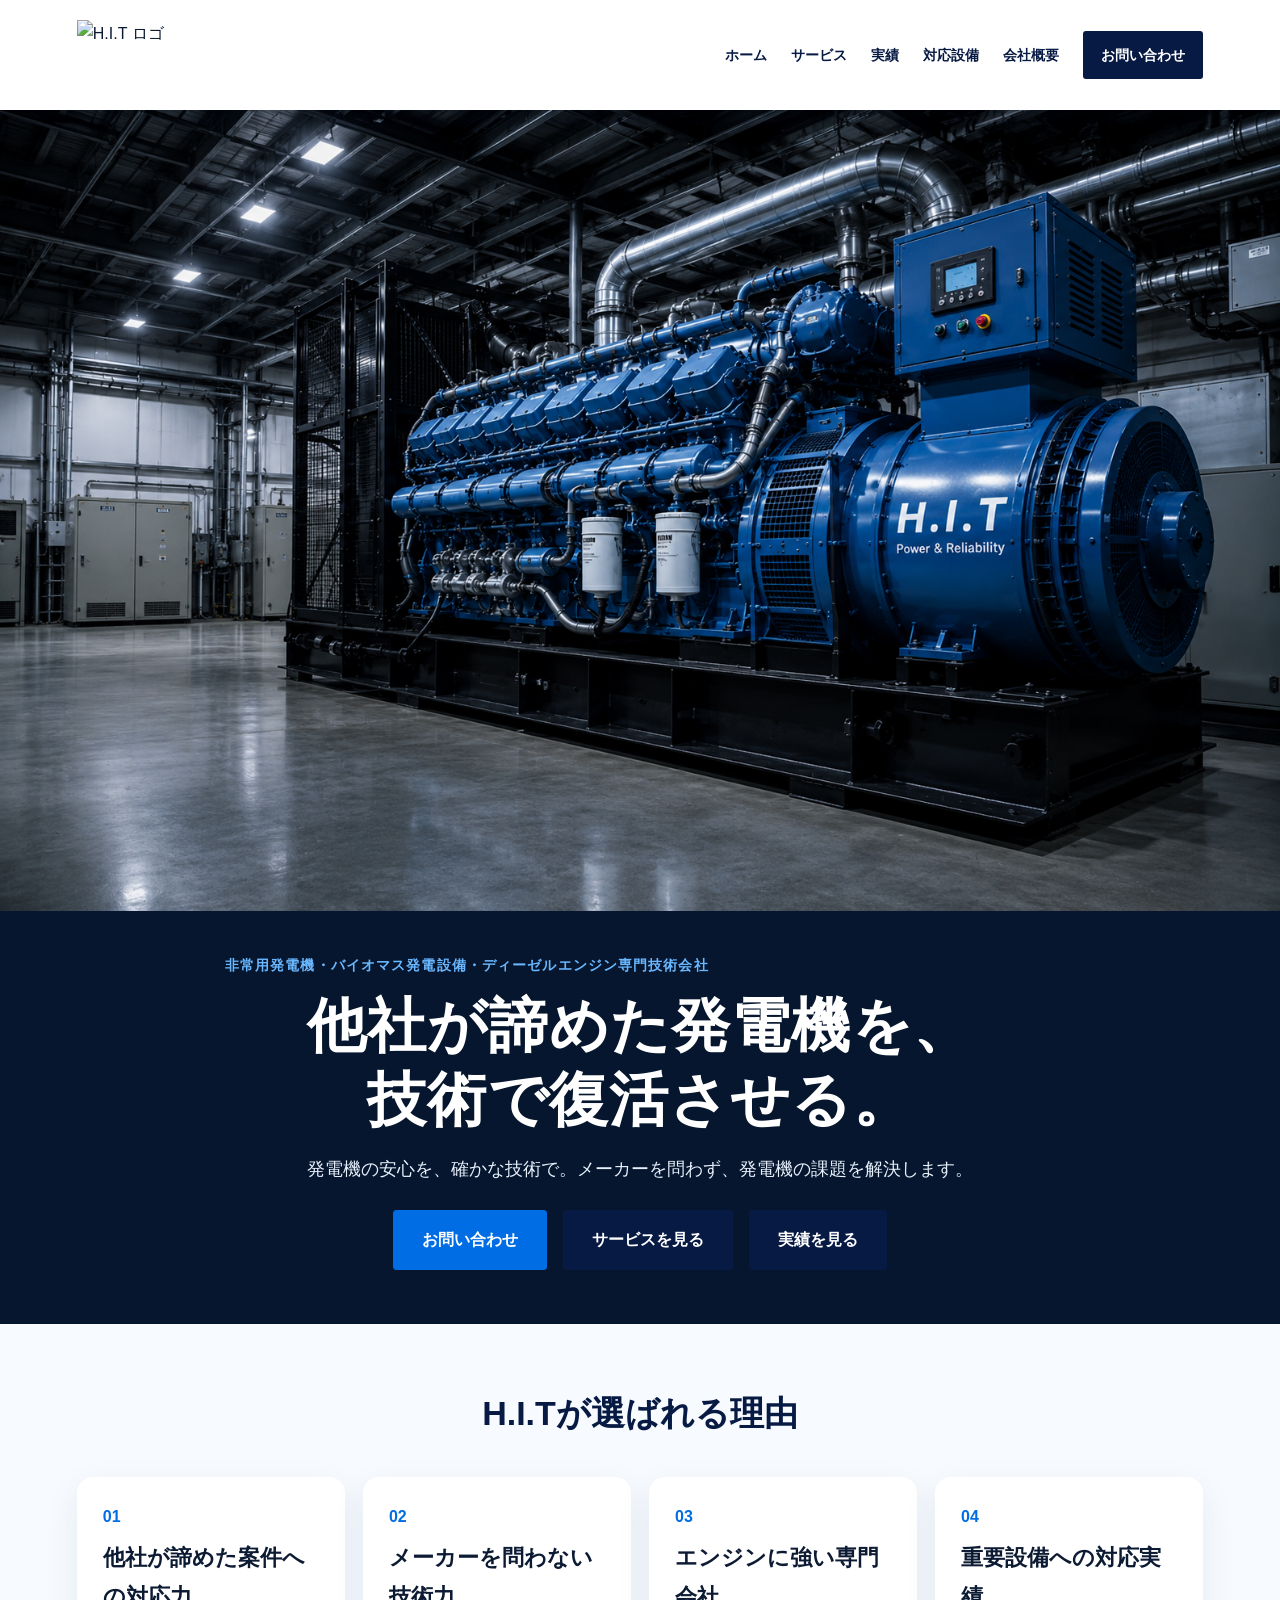
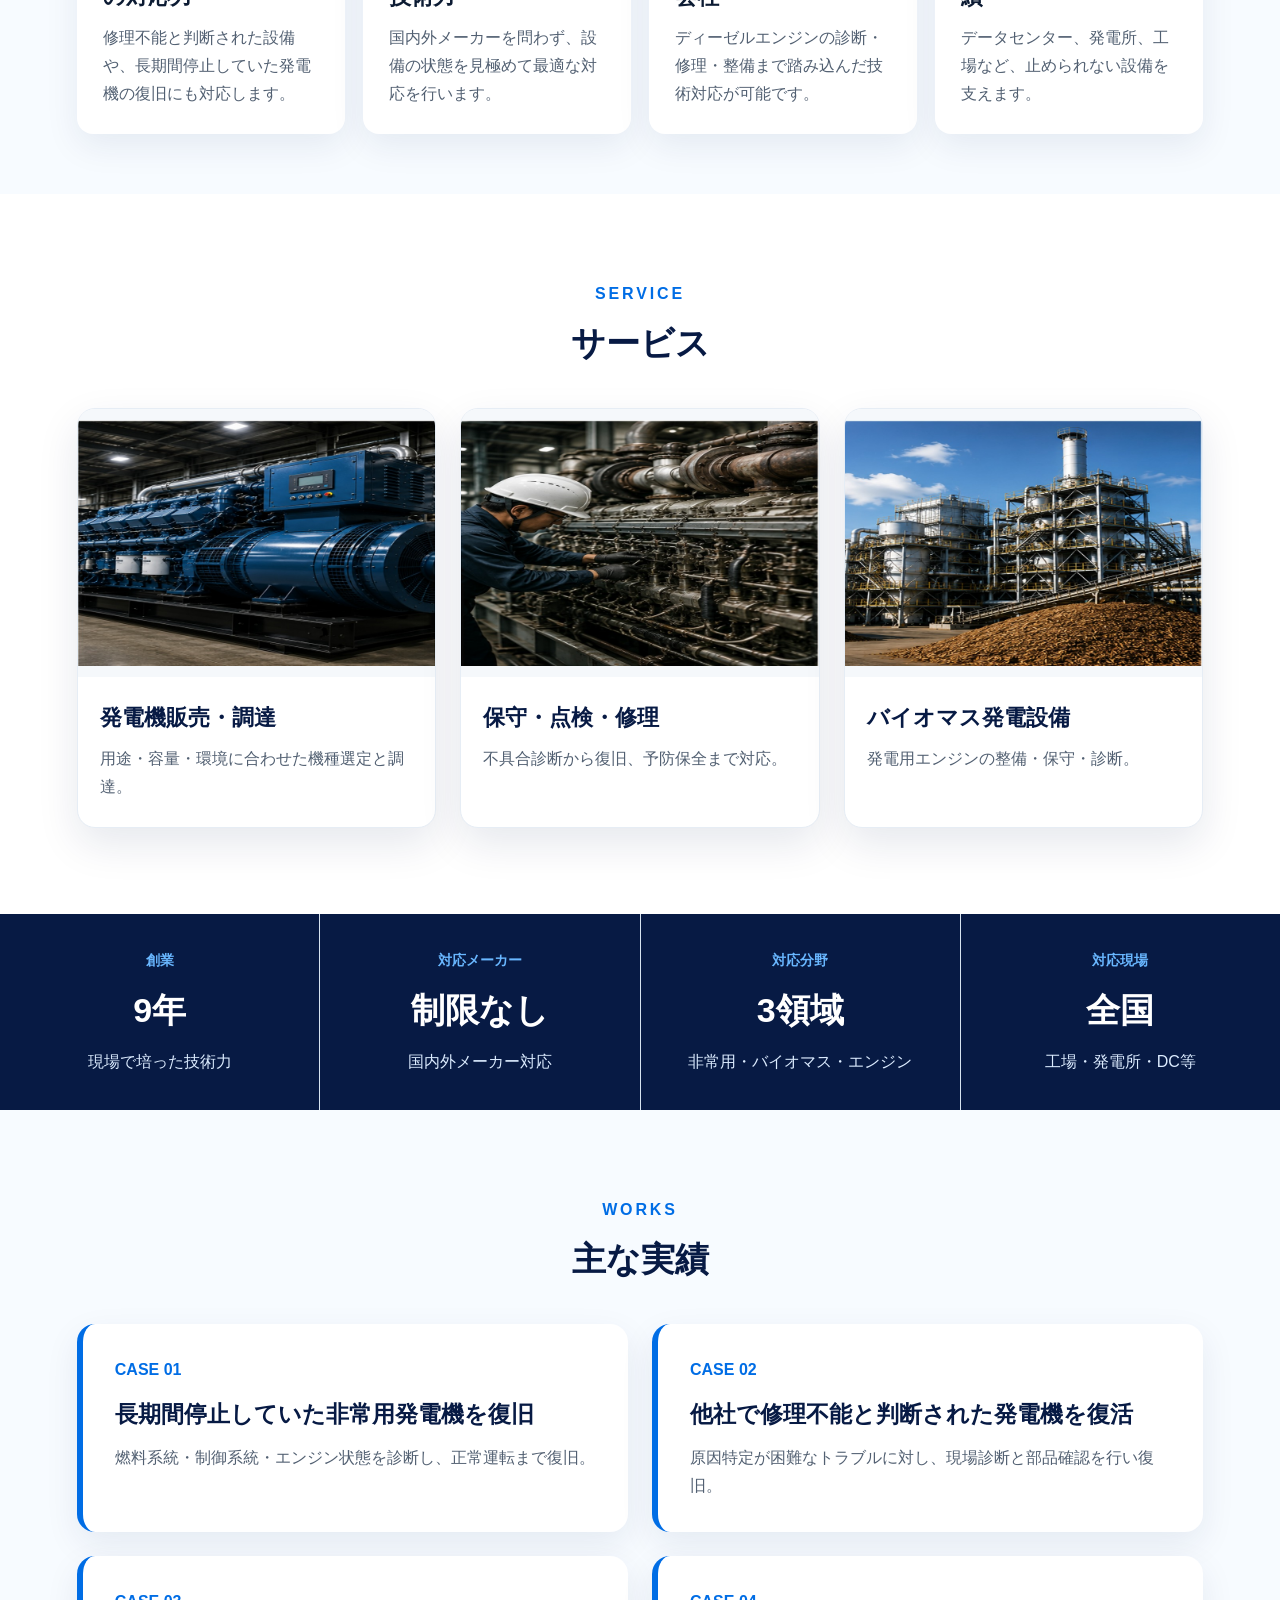
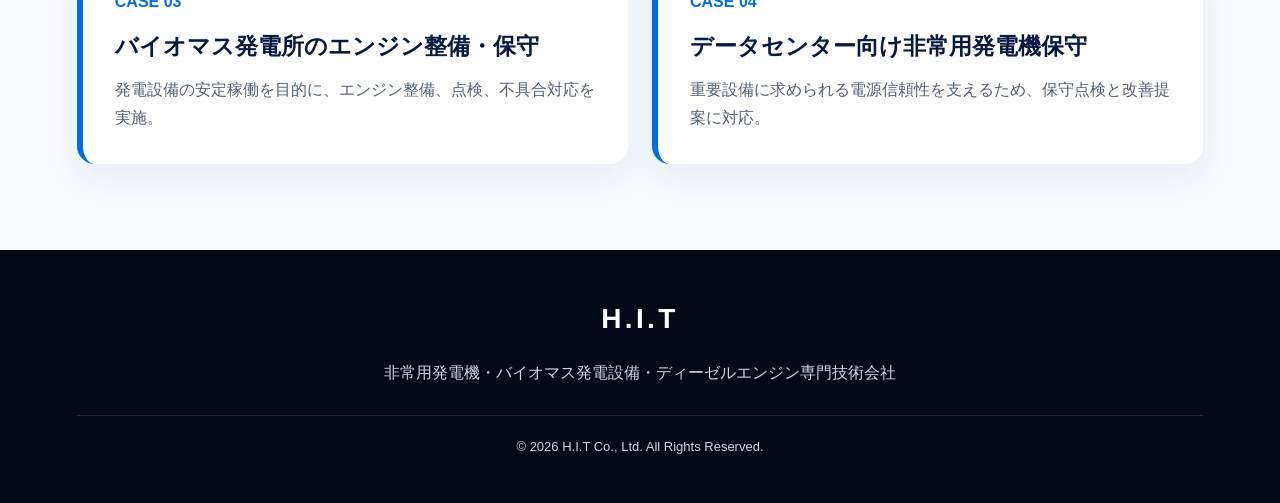
==== commit 6ddb8565: "Update index.html" ====
--- a/index.html
+++ b/index.html
@@ -11,7 +11,7 @@
 
 <header class="site-header">
   <a class="brand" href="index.html">
-    <img src="assets/hit-logo.jpeg" alt="H.I.T ロゴ">
+  <img src="assets/hit-logo-header.jpg" alt="H.I.T ロゴ">
     <div>
       <strong>H.I.T</strong>
       <span>発電機の安心を、確かな技術で。</span>
@@ -89,4 +89,4 @@
 </footer>
 
 </body>
-</html>+</html>
--- a/style.css
+++ b/style.css
@@ -3,9 +3,14 @@
 body{margin:0;font-family:-apple-system,BlinkMacSystemFont,"Hiragino Kaku Gothic ProN","Yu Gothic",Meiryo,sans-serif;color:#0c1b33;background:#fff;line-height:1.75}
 a{text-decoration:none;color:inherit}
 img{max-width:100%}
-.site-header{position:sticky;top:0;z-index:50;min-height:86px;display:flex;align-items:center;justify-content:space-between;padding:12px 6vw;background:rgba(255,255,255,.95);backdrop-filter:blur(10px);box-shadow:0 8px 28px rgba(0,30,80,.08)}
+.site-header{position:sticky;top:0;z-index:50;min-height:110px;display:flex;align-items:center;justify-content:space-between;padding:12px 6vw;background:rgba(255,255,255,.95);backdrop-filter:blur(10px);box-shadow:0 8px 28px rgba(0,30,80,.08)}
 .brand{display:flex;align-items:center;gap:14px}
-.brand img{width:76px;height:54px;object-fit:cover;border-radius:8px}
+.brand img{
+  height:70px;
+  width:auto;
+  object-fit:contain;
+  display:block;
+}
 .brand strong{display:block;font-size:28px;letter-spacing:.08em;color:#071a44;line-height:1}
 .brand span{display:block;font-size:12px;color:#1166b3;font-weight:700}
 .nav{display:flex;align-items:center;gap:24px;font-weight:700;font-size:14px}
@@ -53,4 +58,29 @@
 .footer-brand{font-size:28px;font-weight:900;color:#fff;letter-spacing:.12em}
 .copyright{border-top:1px solid rgba(255,255,255,.12);margin:28px 0 0;padding-top:20px;font-size:13px}
 @media (max-width:980px){.nav{display:none}.reason-grid,.service-grid,.stats{grid-template-columns:1fr 1fr}}
-@media (max-width:640px){.site-header{padding:10px 5vw}.brand img{width:64px;height:46px}.brand strong{font-size:24px}.brand span{font-size:10px}.hero-copy{padding:32px 5vw 42px}.hero-copy h1{font-size:32px}.hero-copy p{font-size:15px}.hero-actions .btn{width:100%}.reason-grid,.service-grid,.stats,.work-grid{grid-template-columns:1fr}.section,.reasons,.page-hero{padding-left:5vw;padding-right:5vw}.page-hero h1{font-size:38px}}
+@media (max-width:640px){.site-header{padding:10px 5vw}..brand img{
+    height:50px;
+    width:auto;
+    max-width:160px;
+}.brand strong{font-size:24px}.brand span{font-size:10px}.hero-copy{padding:32px 5vw 42px}.hero-copy h1{font-size:32px}.hero-copy p{font-size:15px}.hero-actions .btn{width:100%}.reason-grid,.service-grid,.stats,.work-grid{grid-template-columns:1fr}.section,.reasons,.page-hero{padding-left:5vw;padding-right:5vw}.page-hero h1{font-size:38px}}
+/* スマホのロゴ切れ対策 */
+@media (max-width:640px){
+  .brand img{
+    height:52px !important;
+    width:auto !important;
+    object-fit:contain !important;
+  }
+}
+
+.brand img{
+  height:70px;
+  width:auto;
+  object-fit:contain;
+  display:block;
+}
+
+  .brand strong,
+  .brand span{
+    display:none !important;
+  }
+}
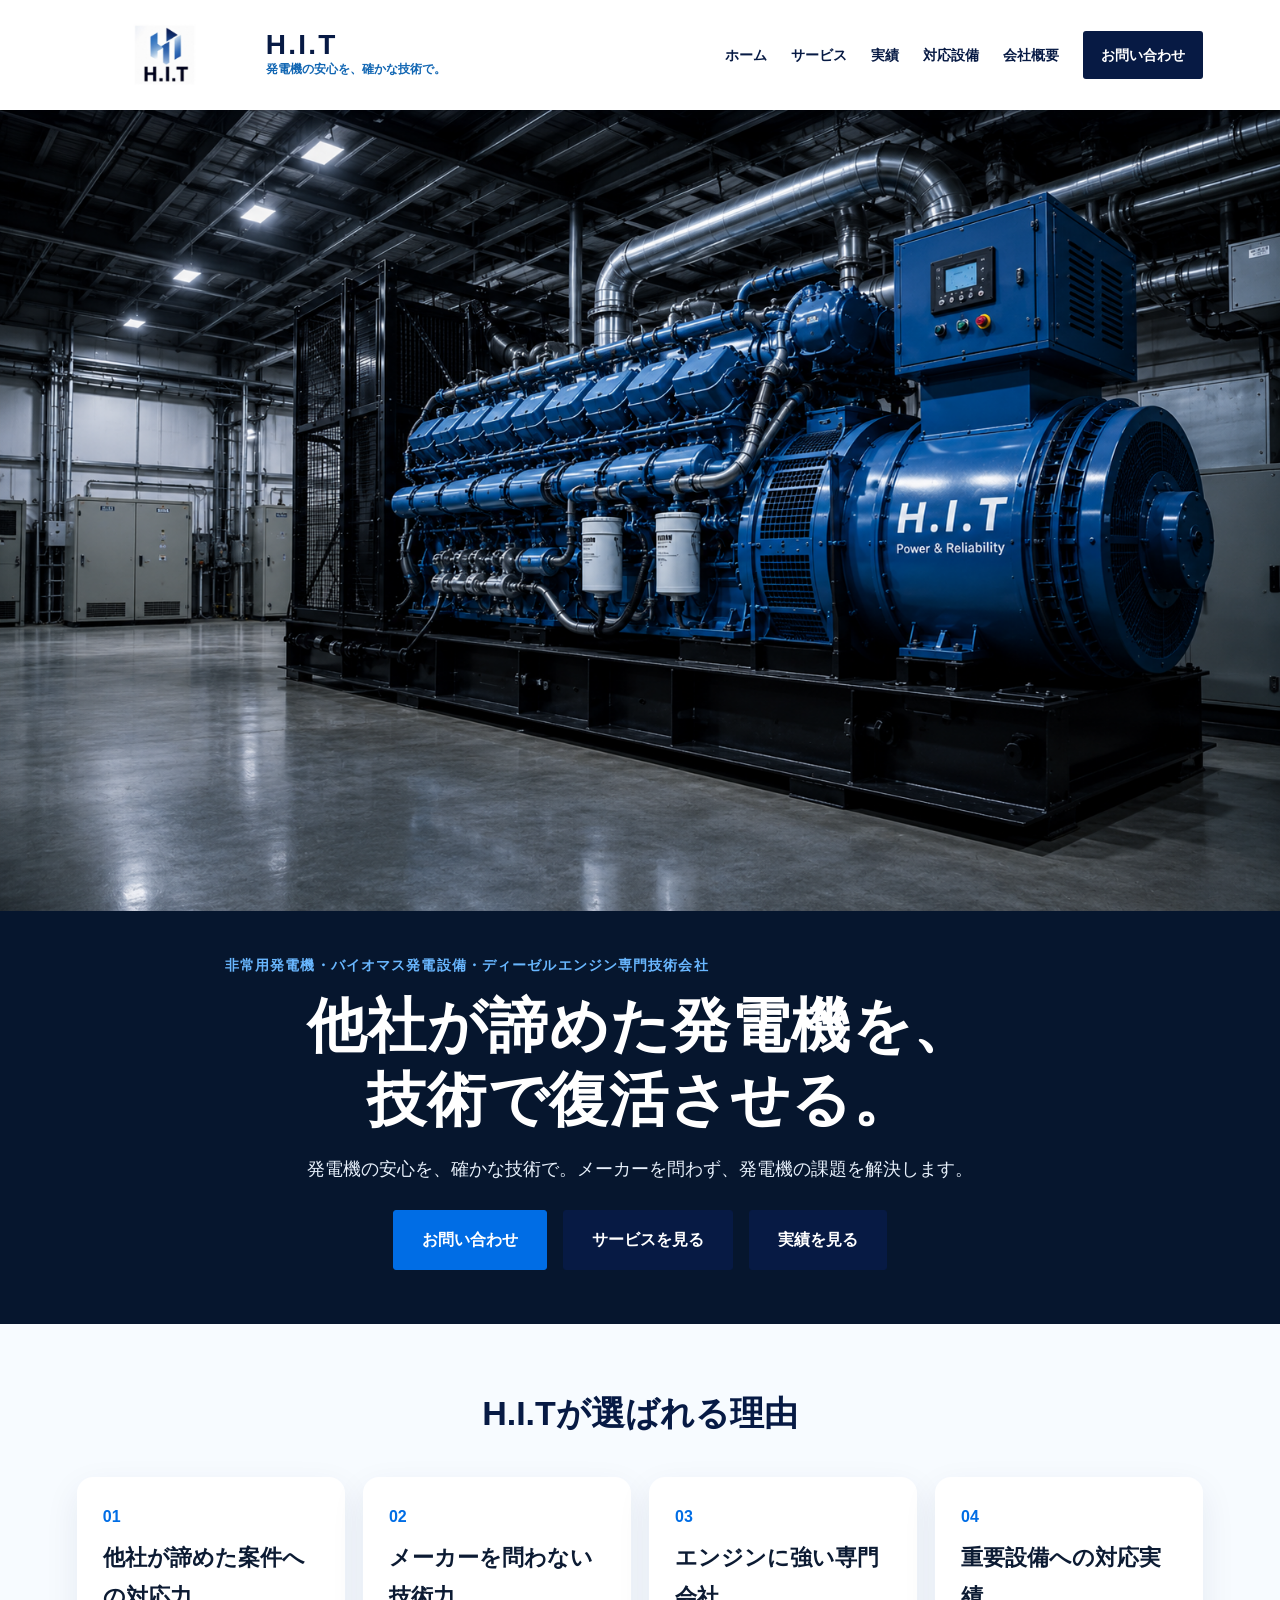
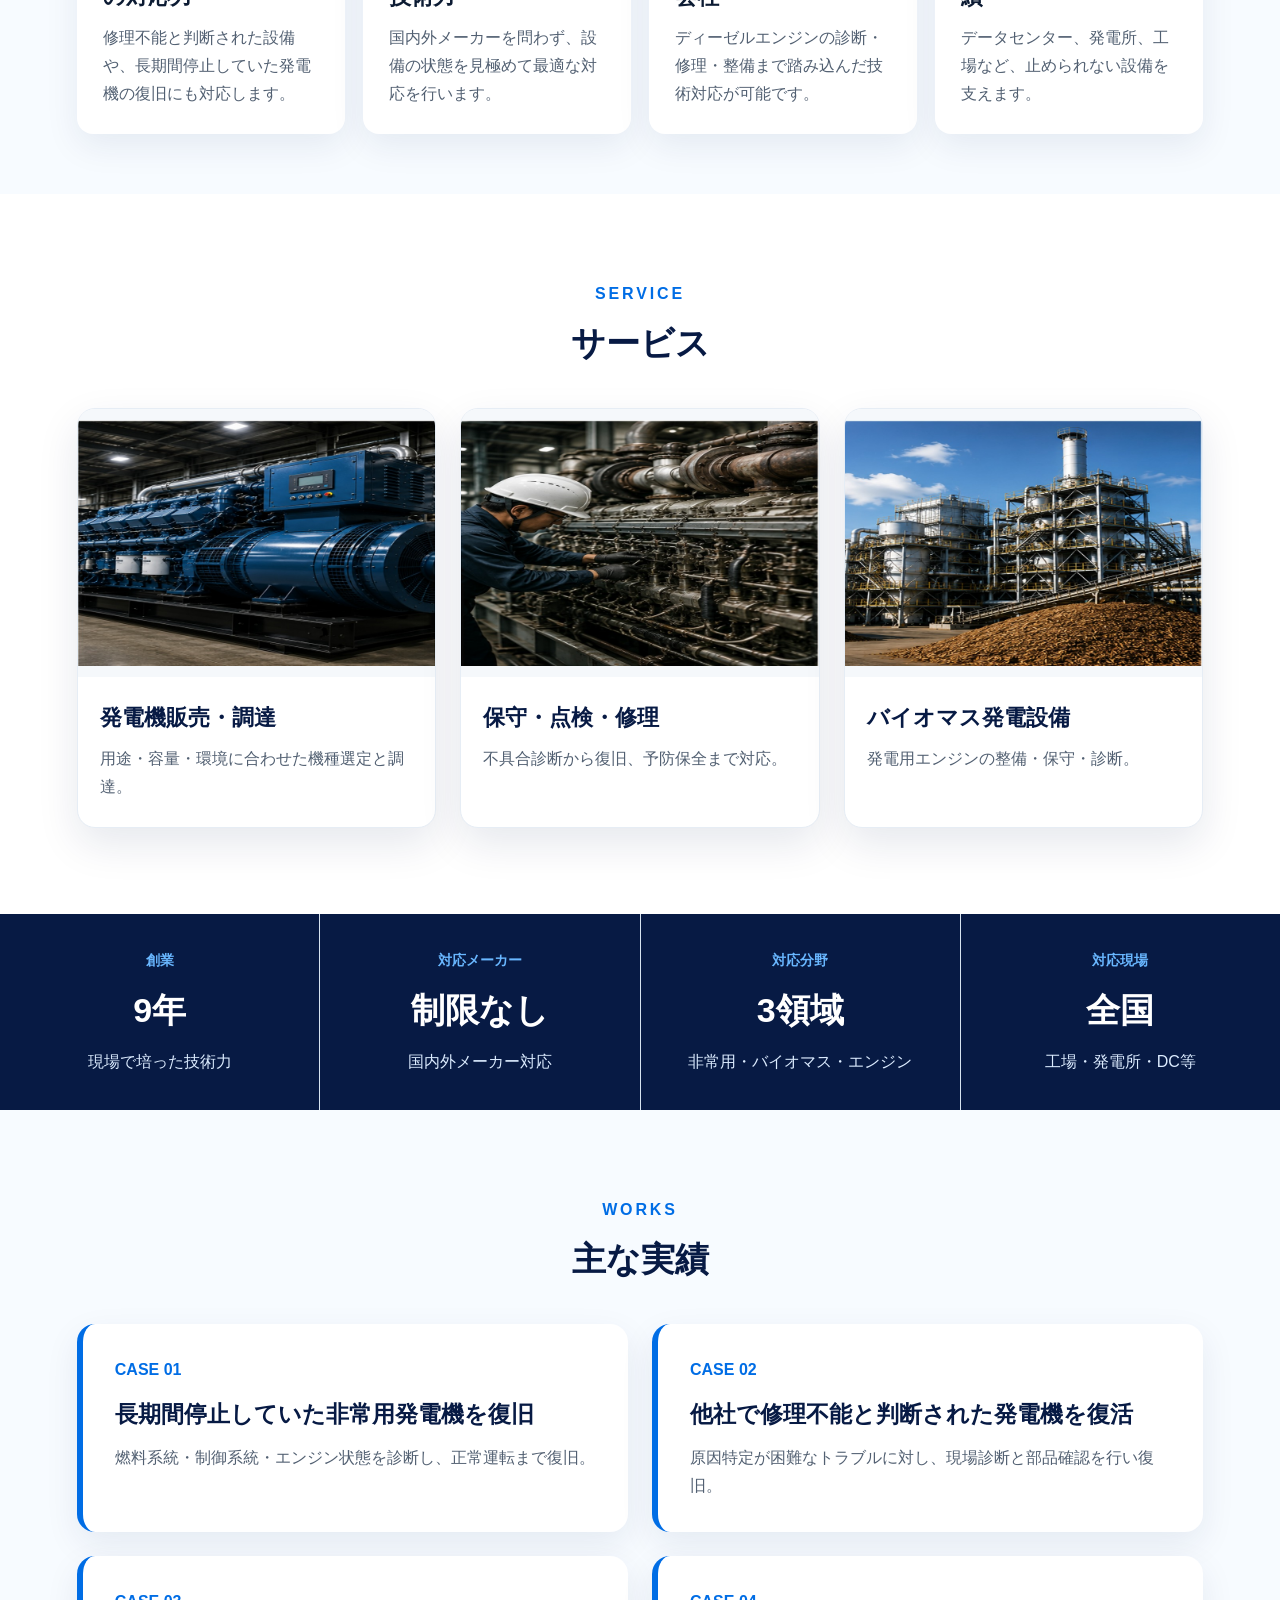
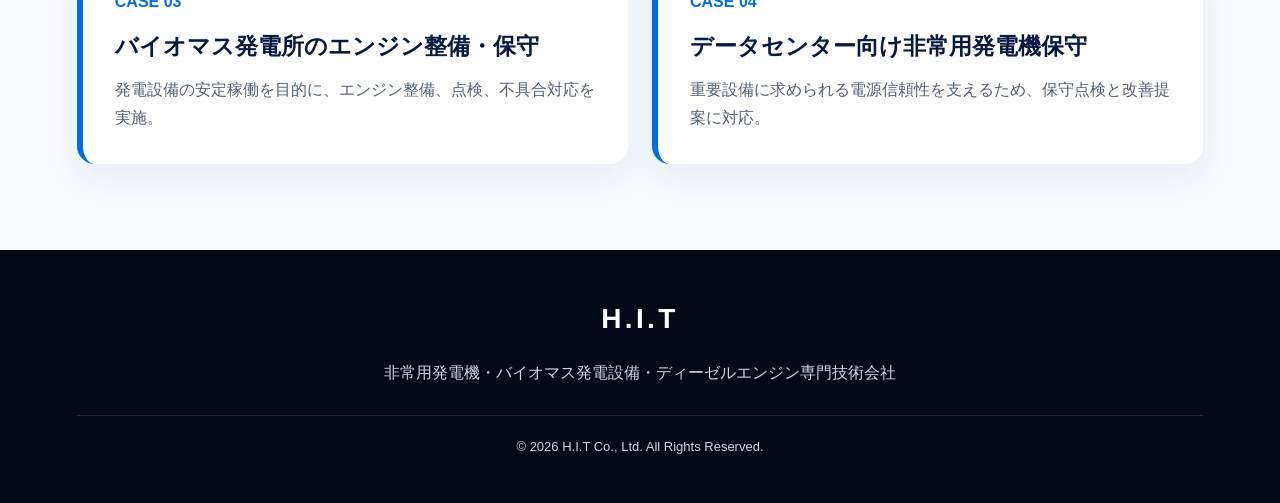
==== commit bf286b04: "Update index.html" ====
--- a/index.html
+++ b/index.html
@@ -10,13 +10,15 @@
 <body>
 
 <header class="site-header">
-  <a class="brand" href="index.html">
-  <img src="assets/hit-logo-header.jpg" alt="H.I.T ロゴ">
+<a class="brand" href="index.html">
+    <img src="assets/hit-logo-header.jpg" alt="H.I.T ロゴ">
+
     <div>
-      <strong>H.I.T</strong>
-      <span>発電機の安心を、確かな技術で。</span>
+        <strong>H.I.T</strong>
+        <span>発電機の安心を、確かな技術で。</span>
     </div>
-  </a>
+
+</a>
   <nav class="nav">
     <a href="index.html">ホーム</a>
     <a href="service.html">サービス</a>
--- a/style.css
+++ b/style.css
@@ -65,22 +65,22 @@
 }.brand strong{font-size:24px}.brand span{font-size:10px}.hero-copy{padding:32px 5vw 42px}.hero-copy h1{font-size:32px}.hero-copy p{font-size:15px}.hero-actions .btn{width:100%}.reason-grid,.service-grid,.stats,.work-grid{grid-template-columns:1fr}.section,.reasons,.page-hero{padding-left:5vw;padding-right:5vw}.page-hero h1{font-size:38px}}
 /* スマホのロゴ切れ対策 */
 @media (max-width:640px){
+
+  .site-header{
+    min-height:86px !important;
+    padding:10px 5vw !important;
+  }
+
+  .brand{
+    min-width:0 !important;
+  }
+
   .brand img{
-    height:52px !important;
-    width:auto !important;
+    width:110px !important;
+    height:auto !important;
+    max-height:60px !important;
     object-fit:contain !important;
+    border-radius:0 !important;
   }
+
 }
-
-.brand img{
-  height:70px;
-  width:auto;
-  object-fit:contain;
-  display:block;
-}
-
-  .brand strong,
-  .brand span{
-    display:none !important;
-  }
-}
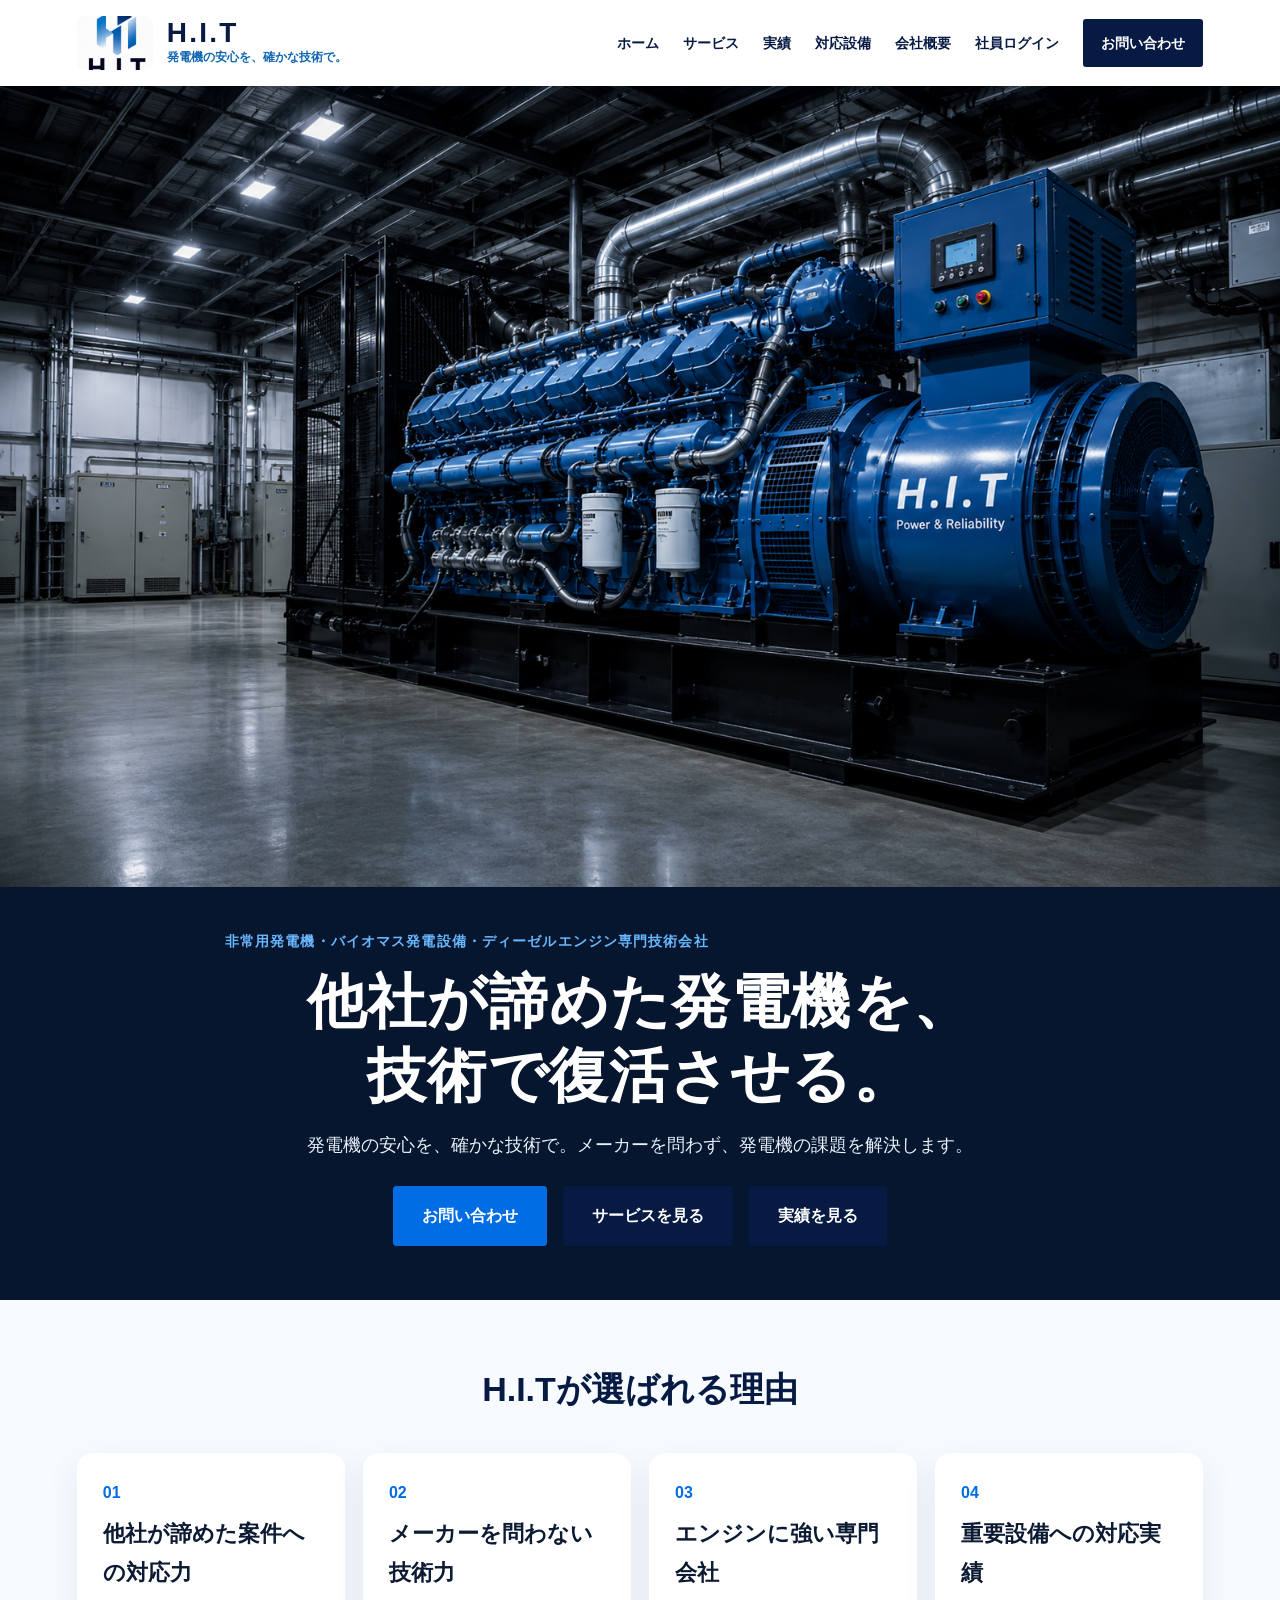
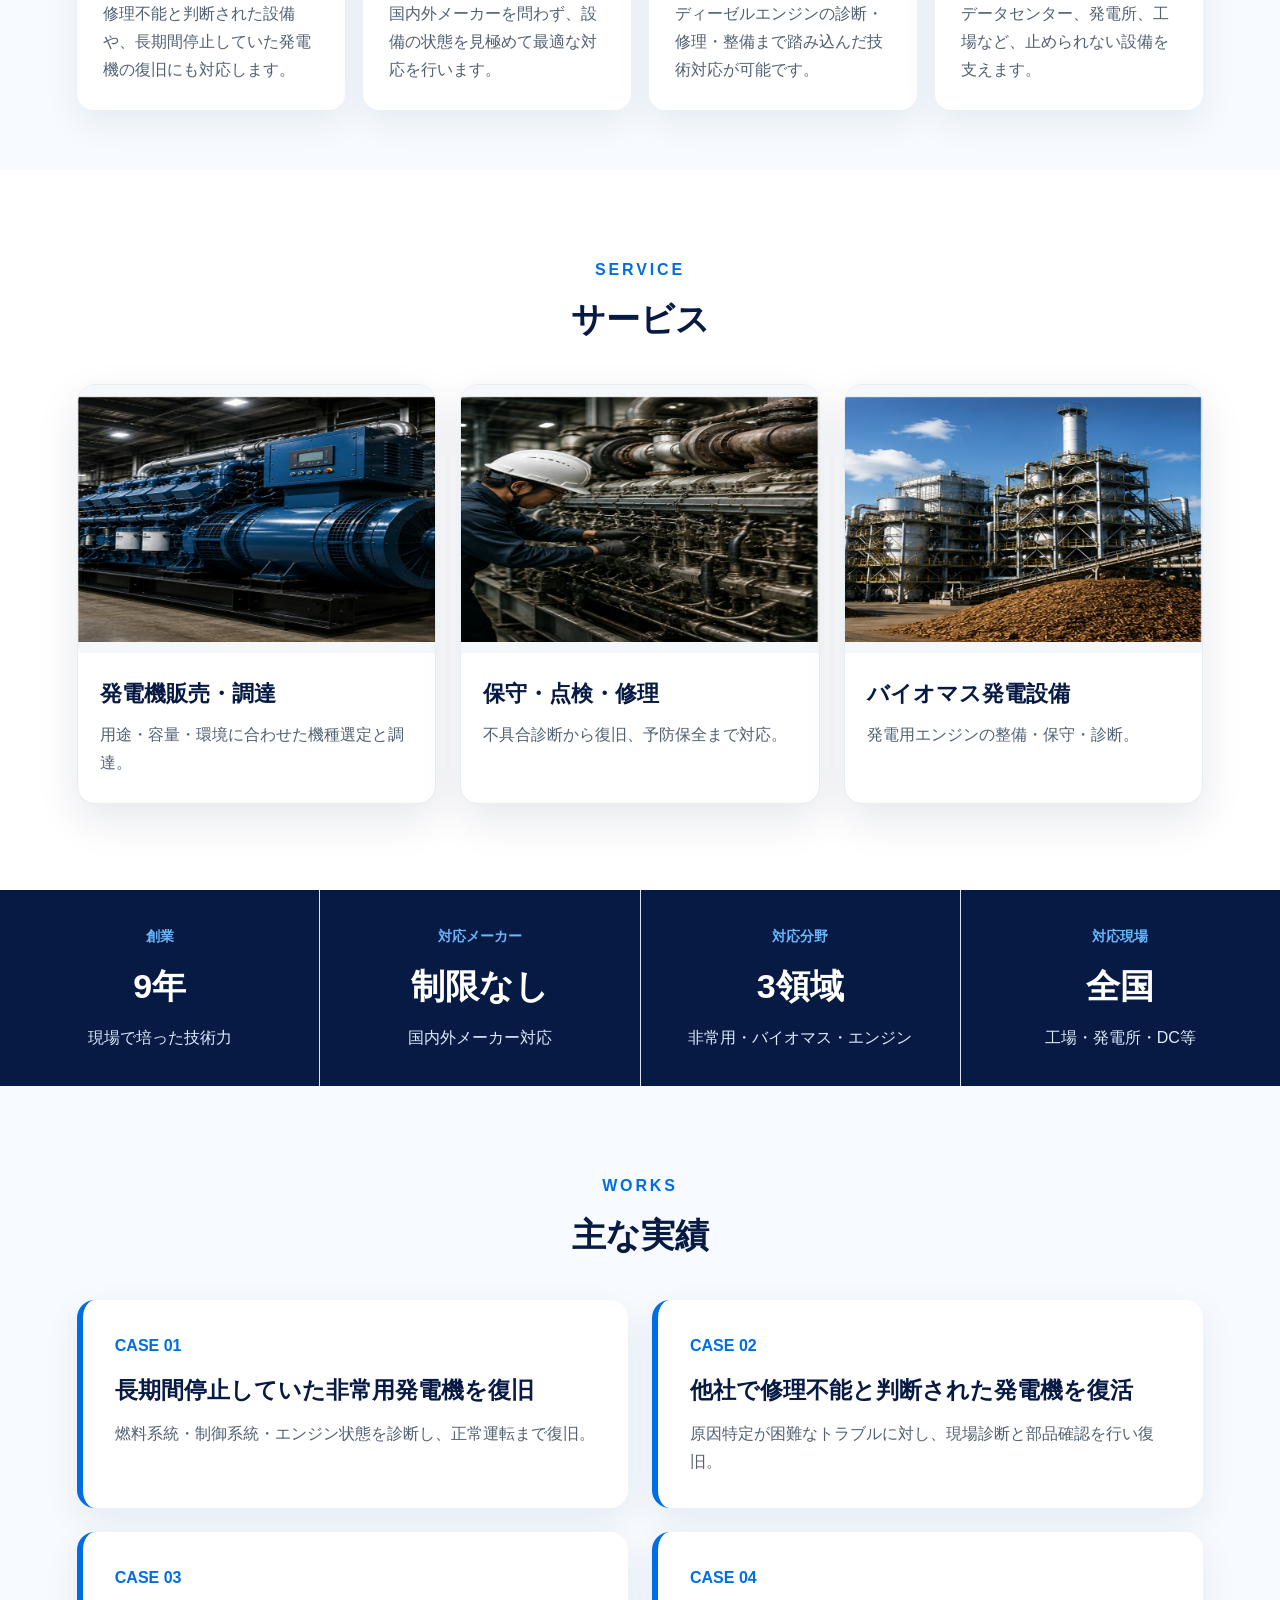
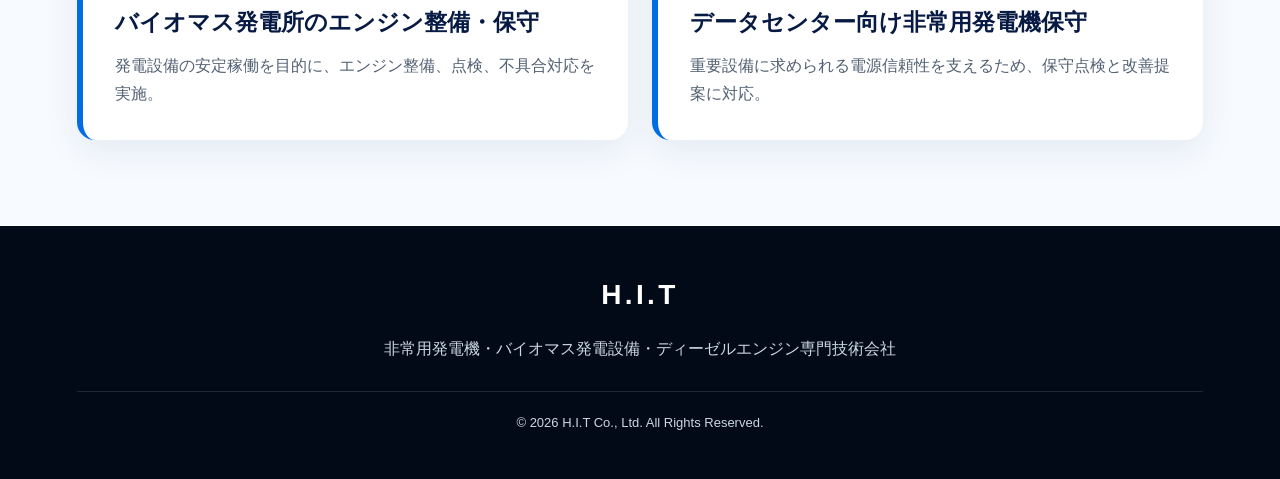
==== commit 26815523: "Add files via upload" ====
--- a/index.html
+++ b/index.html
@@ -10,21 +10,20 @@
 <body>
 
 <header class="site-header">
-<a class="brand" href="index.html">
-    <img src="assets/hit-logo-header.jpg" alt="H.I.T ロゴ">
-
+  <a class="brand" href="index.html">
+    <img src="assets/hit-logo.jpeg" alt="H.I.T ロゴ">
     <div>
-        <strong>H.I.T</strong>
-        <span>発電機の安心を、確かな技術で。</span>
+      <strong>H.I.T</strong>
+      <span>発電機の安心を、確かな技術で。</span>
     </div>
-
-</a>
+  </a>
   <nav class="nav">
     <a href="index.html">ホーム</a>
     <a href="service.html">サービス</a>
     <a href="works.html">実績</a>
     <a href="equipment.html">対応設備</a>
     <a href="company.html">会社概要</a>
+    <a href="login.html">社員ログイン</a>
     <a class="nav-cta" href="contact.html">お問い合わせ</a>
   </nav>
 </header>
@@ -90,5 +89,6 @@
   <p class="copyright">© 2026 H.I.T Co., Ltd. All Rights Reserved.</p>
 </footer>
 
+<script src="script.js"></script>
 </body>
-</html>
+</html>
--- a/style.css
+++ b/style.css
@@ -3,14 +3,9 @@
 body{margin:0;font-family:-apple-system,BlinkMacSystemFont,"Hiragino Kaku Gothic ProN","Yu Gothic",Meiryo,sans-serif;color:#0c1b33;background:#fff;line-height:1.75}
 a{text-decoration:none;color:inherit}
 img{max-width:100%}
-.site-header{position:sticky;top:0;z-index:50;min-height:110px;display:flex;align-items:center;justify-content:space-between;padding:12px 6vw;background:rgba(255,255,255,.95);backdrop-filter:blur(10px);box-shadow:0 8px 28px rgba(0,30,80,.08)}
+.site-header{position:sticky;top:0;z-index:50;min-height:86px;display:flex;align-items:center;justify-content:space-between;padding:12px 6vw;background:rgba(255,255,255,.95);backdrop-filter:blur(10px);box-shadow:0 8px 28px rgba(0,30,80,.08)}
 .brand{display:flex;align-items:center;gap:14px}
-.brand img{
-  height:70px;
-  width:auto;
-  object-fit:contain;
-  display:block;
-}
+.brand img{width:76px;height:54px;object-fit:cover;border-radius:8px}
 .brand strong{display:block;font-size:28px;letter-spacing:.08em;color:#071a44;line-height:1}
 .brand span{display:block;font-size:12px;color:#1166b3;font-weight:700}
 .nav{display:flex;align-items:center;gap:24px;font-weight:700;font-size:14px}
@@ -58,29 +53,17 @@
 .footer-brand{font-size:28px;font-weight:900;color:#fff;letter-spacing:.12em}
 .copyright{border-top:1px solid rgba(255,255,255,.12);margin:28px 0 0;padding-top:20px;font-size:13px}
 @media (max-width:980px){.nav{display:none}.reason-grid,.service-grid,.stats{grid-template-columns:1fr 1fr}}
-@media (max-width:640px){.site-header{padding:10px 5vw}..brand img{
-    height:50px;
-    width:auto;
-    max-width:160px;
-}.brand strong{font-size:24px}.brand span{font-size:10px}.hero-copy{padding:32px 5vw 42px}.hero-copy h1{font-size:32px}.hero-copy p{font-size:15px}.hero-actions .btn{width:100%}.reason-grid,.service-grid,.stats,.work-grid{grid-template-columns:1fr}.section,.reasons,.page-hero{padding-left:5vw;padding-right:5vw}.page-hero h1{font-size:38px}}
-/* スマホのロゴ切れ対策 */
-@media (max-width:640px){
+@media (max-width:640px){.site-header{padding:10px 5vw}.brand img{width:64px;height:46px}.brand strong{font-size:24px}.brand span{font-size:10px}.hero-copy{padding:32px 5vw 42px}.hero-copy h1{font-size:32px}.hero-copy p{font-size:15px}.hero-actions .btn{width:100%}.reason-grid,.service-grid,.stats,.work-grid{grid-template-columns:1fr}.section,.reasons,.page-hero{padding-left:5vw;padding-right:5vw}.page-hero h1{font-size:38px}}
 
-  .site-header{
-    min-height:86px !important;
-    padding:10px 5vw !important;
-  }
 
-  .brand{
-    min-width:0 !important;
-  }
-
-  .brand img{
-    width:110px !important;
-    height:auto !important;
-    max-height:60px !important;
-    object-fit:contain !important;
-    border-radius:0 !important;
-  }
-
-}
+/* 社員ログインページ */
+.login-page{min-height:calc(100vh - 86px);display:flex;align-items:center;justify-content:center;padding:60px 6vw;background:linear-gradient(135deg,#06162e,#0d3b6c)}
+.login-card{width:100%;max-width:440px;background:#fff;border-radius:18px;padding:34px;box-shadow:0 18px 50px rgba(0,20,60,.25)}
+.login-card h1{margin:0 0 8px;color:#071a44;font-size:30px}
+.login-card p{margin:0 0 22px;color:#526072}
+.login-card label{display:block;margin:14px 0 6px;font-weight:800;color:#071a44}
+.login-card input{width:100%;padding:14px;border:1px solid #d7e2ef;border-radius:10px;font-size:16px}
+.login-card button{width:100%;margin-top:20px;padding:15px;background:#006de5;color:#fff;border:0;border-radius:10px;font-weight:900;font-size:16px;cursor:pointer}
+.login-error{margin-top:14px;color:#d93025;font-weight:700;min-height:1.5em}
+.login-note{font-size:13px;margin-top:18px!important}
+.logout-btn{border:0;background:#071a44;color:#fff;padding:10px 14px;border-radius:8px;font-weight:800;cursor:pointer}
